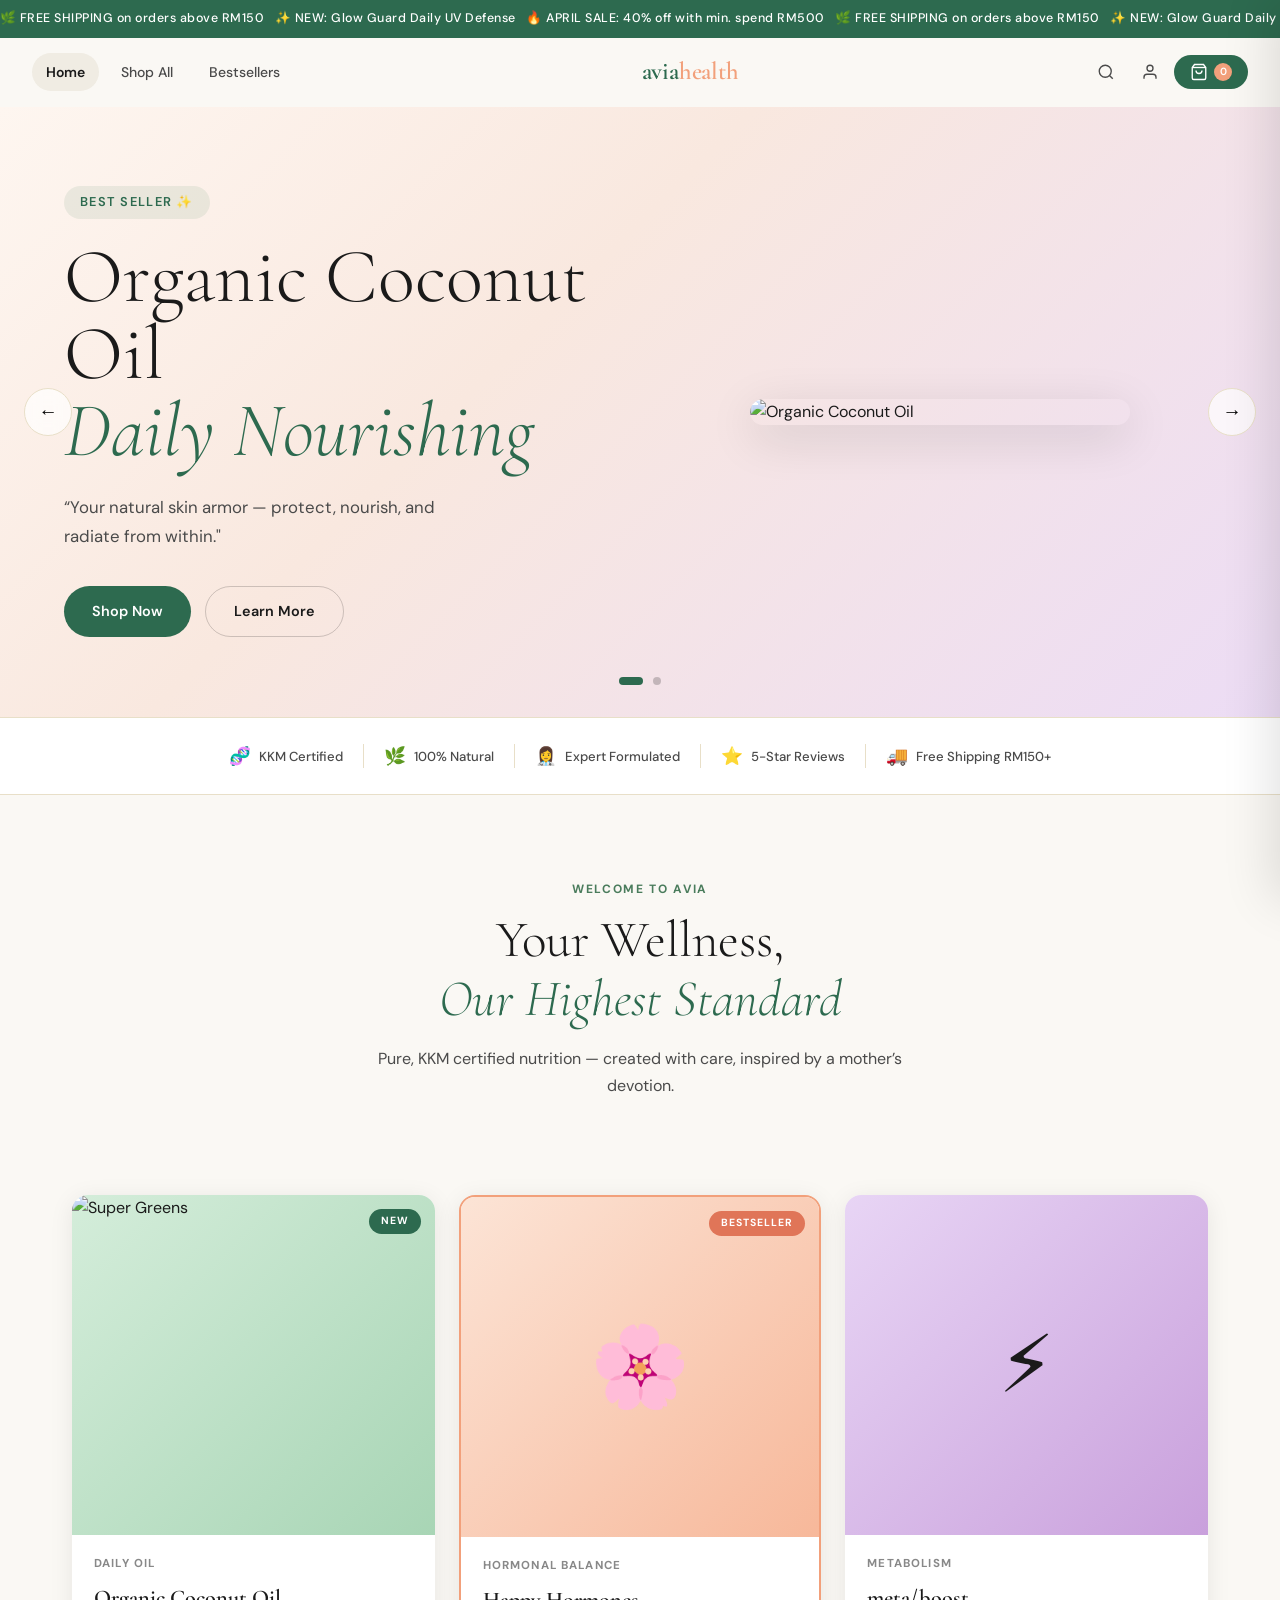
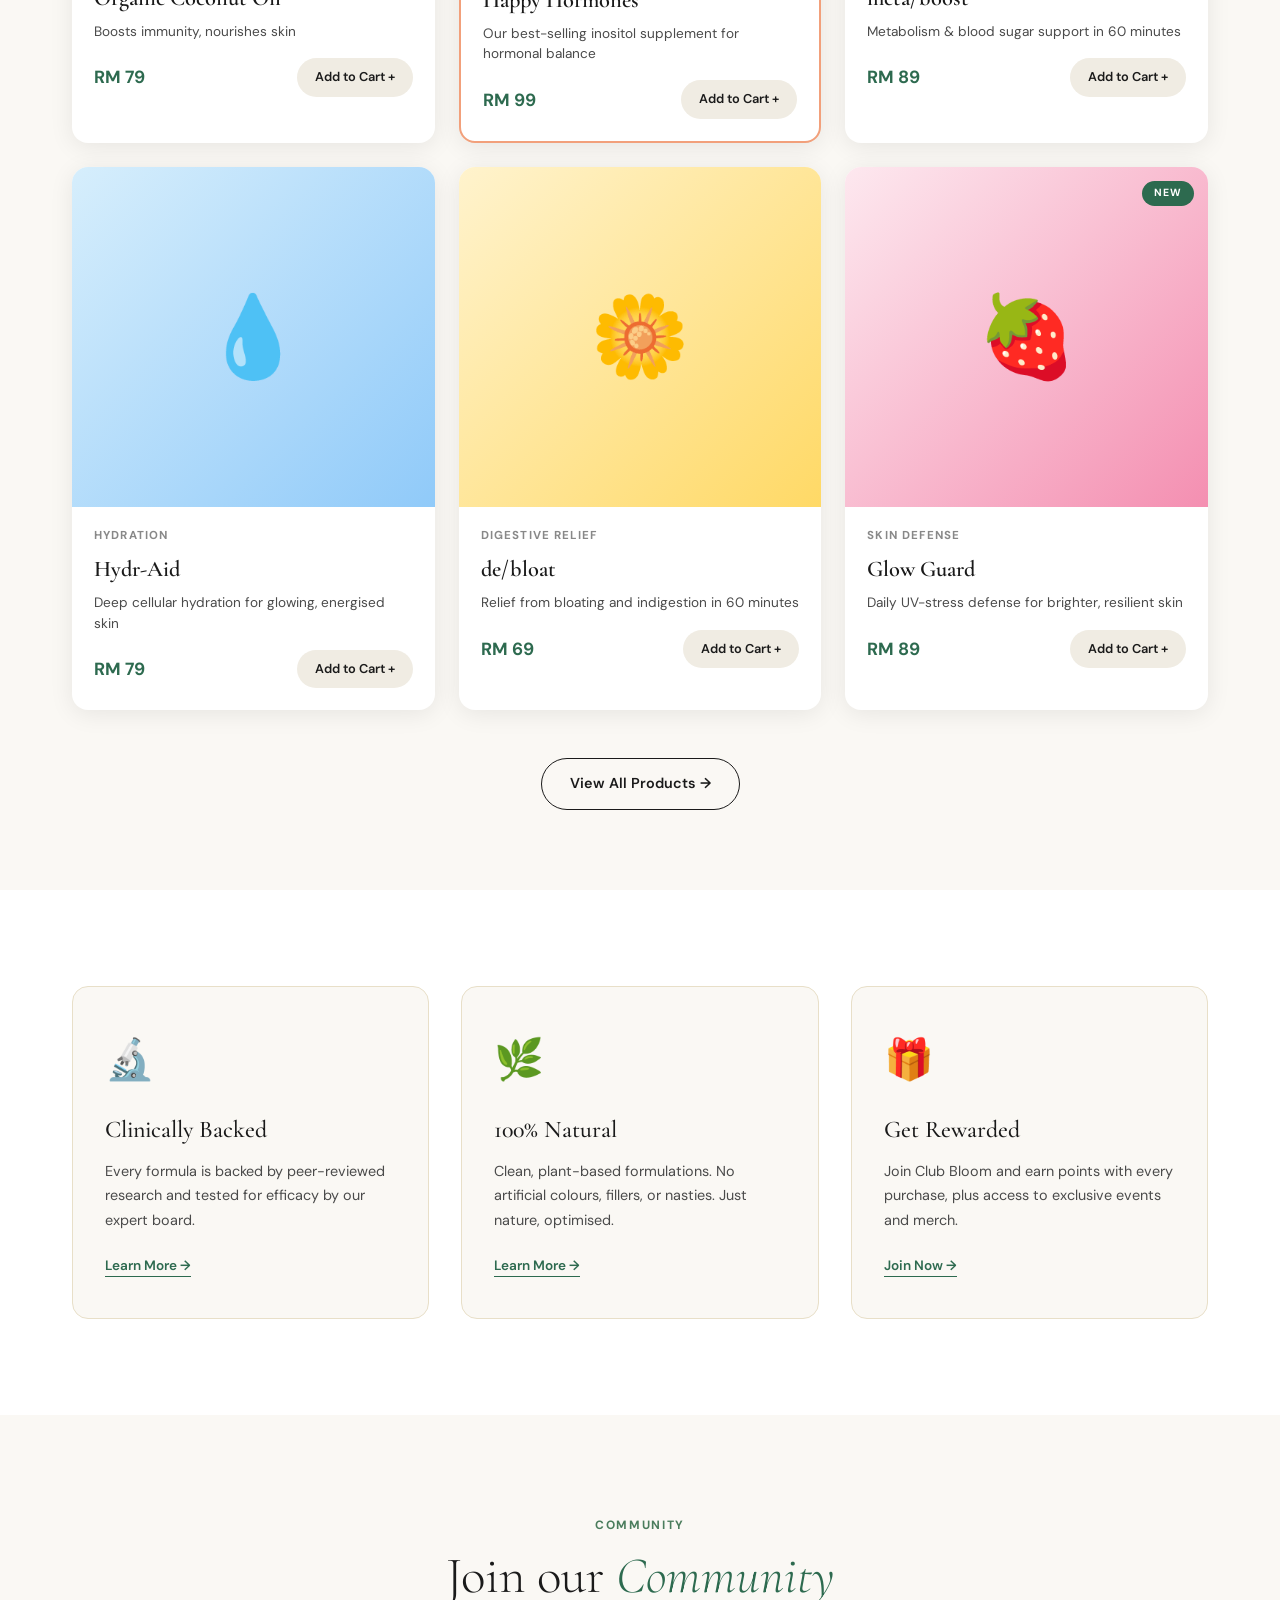
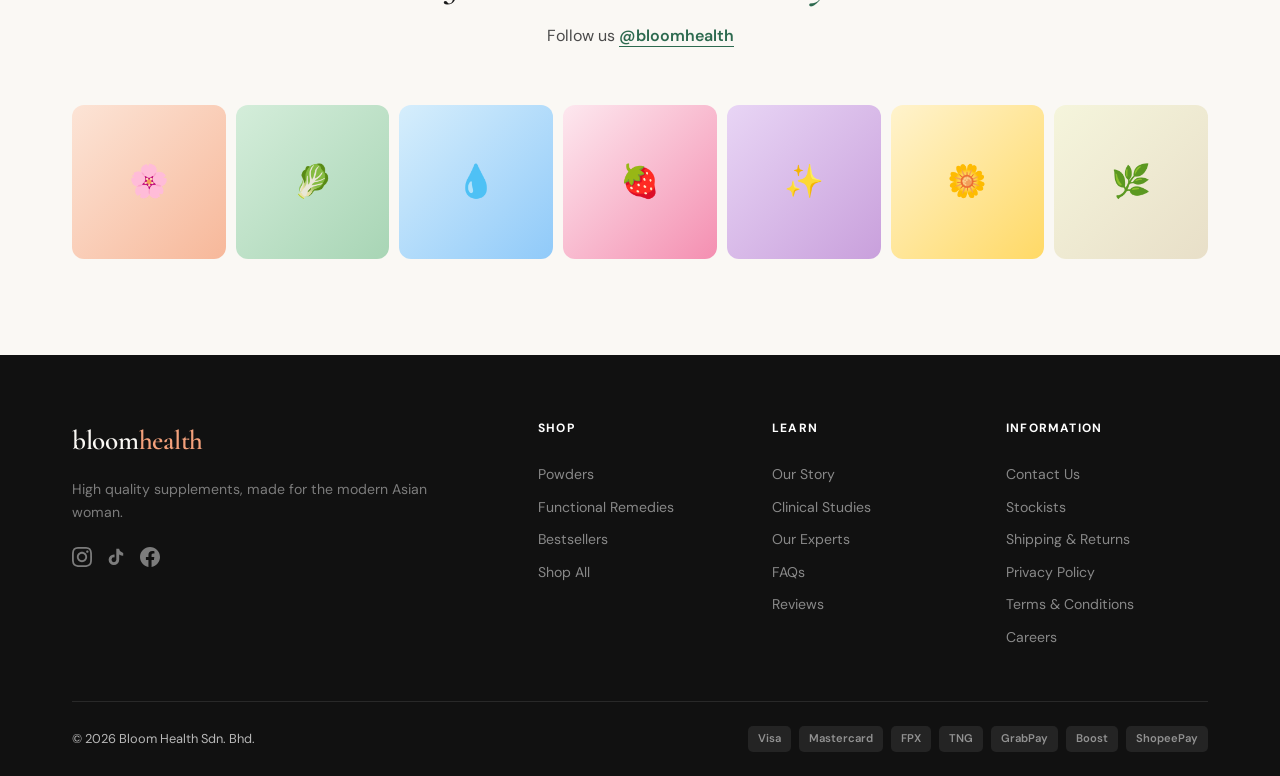
==== index3.html @ 036ba6ff "Add files via upload" ====
<!DOCTYPE html>
<html lang="en">
<head>
  <meta charset="UTF-8" />
  <meta name="viewport" content="width=device-width, initial-scale=1.0" />
  <title>AVIA — Supplements Made for You</title>
  <link rel="preconnect" href="https://fonts.googleapis.com">
  <link rel="preconnect" href="https://fonts.gstatic.com" crossorigin>
  <link href="https://fonts.googleapis.com/css2?family=Cormorant+Garamond:ital,wght@0,300;0,400;0,500;0,600;1,300;1,400&family=DM+Sans:ital,opsz,wght@0,9..40,300;0,9..40,400;0,9..40,500;1,9..40,300&display=swap" rel="stylesheet">
  <link rel="stylesheet" href="styles3.css" />
</head>
<body>

  <!-- Announcement Bar -->
  <div class="announcement-bar">
    <div class="announcement-track">
      <span>🌿 FREE SHIPPING on orders above RM150 &nbsp;&nbsp;✨ NEW: Glow Guard Daily UV Defense &nbsp;&nbsp;🔥 APRIL SALE: 40% off with min. spend RM500 &nbsp;&nbsp;🌿 FREE SHIPPING on orders above RM150 &nbsp;&nbsp;✨ NEW: Glow Guard Daily UV Defense &nbsp;&nbsp;🔥 APRIL SALE: 40% off with min. spend RM500</span>
    </div>
  </div>

  <!-- Header / Nav -->
  <header class="header" id="header">
    <div class="header-inner">
      <div class="header-left">
        <nav class="main-nav">
          <a href="index3.html" class="nav-item active-nav">Home</a>
          <a href="products3.html" class="nav-item">Shop All</a>
          <a href="#" class="nav-item">Bestsellers</a>
        </nav>
      </div>

      <a href="index3.html" class="logo">avia<span>health</span></a>

      <div class="header-right">
        <a href="#" class="nav-icon" aria-label="Search">
          <svg width="18" height="18" fill="none" stroke="currentColor" stroke-width="1.8" viewBox="0 0 24 24"><circle cx="11" cy="11" r="8"/><path d="m21 21-4.35-4.35"/></svg>
        </a>
        <a href="#" class="nav-icon" aria-label="Account">
          <svg width="18" height="18" fill="none" stroke="currentColor" stroke-width="1.8" viewBox="0 0 24 24"><path d="M20 21v-2a4 4 0 0 0-4-4H8a4 4 0 0 0-4 4v2"/><circle cx="12" cy="7" r="4"/></svg>
        </a>
        <a href="#" class="cart-btn" aria-label="Cart">
          <svg width="18" height="18" fill="none" stroke="currentColor" stroke-width="1.8" viewBox="0 0 24 24"><path d="M6 2 3 6v14a2 2 0 0 0 2 2h14a2 2 0 0 0 2-2V6l-3-4z"/><line x1="3" y1="6" x2="21" y2="6"/><path d="M16 10a4 4 0 0 1-8 0"/></svg>
          <span class="cart-count">0</span>
        </a>
        <button class="burger" id="burger" aria-label="Menu">
          <span></span><span></span><span></span>
        </button>
      </div>
    </div>
  </header>

  <!-- Mobile Menu -->
<div class="mobile-menu" id="mobileMenu">
  <div class="mobile-menu-inner">
    <div class="mobile-section">
      <a href="products.html">Shop All</a>
      <a href="#">Bestsellers</a>
    </div>
  </div>
</div>

  <main id="main">

    <!-- Hero Slider -->
    <section class="hero-section">
      <div class="hero-slides">

        <!-- Slide 1 -->
        <div class="hero-slide active" id="slide1">
          <div class="hero-bg slide1-bg"></div>
          <div class="hero-content">
            <div class="hero-text">
              <span class="hero-eyebrow">Best Seller ✨</span>
              <h1 class="hero-title">Organic Coconut Oil<br><em>Daily Nourishing</em></h1>
              <p class="hero-desc">“Your natural skin armor — protect, nourish, and radiate from within."</p>
              <div class="hero-cta-group">
                <a href="product-detail3.html?id=coconut-oil" class="btn btn-primary">Shop Now</a>
                <a href="#" class="btn btn-ghost">Learn More</a>
              </div>
            </div>
            <div class="hero-visual">
  <div class="product-card-hero glow">
    <img src="image/Coconut Oil.png" alt="Organic Coconut Oil" class="hero-product-img" />
    <div class="product-glow-ring"></div>
  </div>
</div>
          </div>
        </div>

        <!-- Slide 2 -->
        <div class="hero-slide" id="slide2">
          <div class="hero-bg slide2-bg"></div>
          <div class="hero-content">
            <div class="hero-text">
              <span class="hero-eyebrow">Introduction Sale 🔥</span>
              <h1 class="hero-title">20% Off<br><em>Sitewide</em></h1>
              <p class="hero-desc">Hot days, longer plans. Stock up on your wellness essentials with min. spend RM300.</p>
              <div class="hero-cta-group">
                <a href="#" class="btn btn-primary">Shop the Sale</a>
                <a href="#" class="btn btn-ghost">T&Cs Apply</a>
              </div>
            </div>
            <div class="hero-visual">
              <div class="product-card-hero sale">
                <div class="sale-badge">40% OFF</div>
                <div class="sale-icons">🌿💊✨</div>
                <p class="product-name">All Products</p>
                <p class="product-sub">Min. Spend RM500</p>
              </div>
            </div>
          </div>
        </div>

      </div>

      <!-- Slide indicators -->
      <div class="hero-dots">
        <button class="dot active" data-slide="0" aria-label="Go to slide 1"></button>
        <button class="dot" data-slide="1" aria-label="Go to slide 2"></button>
      </div>
      <button class="hero-arrow prev" id="prevSlide" aria-label="Previous slide">&#8592;</button>
      <button class="hero-arrow next" id="nextSlide" aria-label="Next slide">&#8594;</button>
    </section>

    <!-- Trust Bar -->
    <section class="trust-bar">
      <div class="trust-items">
        <div class="trust-item">
          <span class="trust-icon">🧬</span>
          <span>KKM Certified</span>
        </div>
        <div class="trust-divider"></div>
        <div class="trust-item">
          <span class="trust-icon">🌿</span>
          <span>100% Natural</span>
        </div>
        <div class="trust-divider"></div>
        <div class="trust-item">
          <span class="trust-icon">👩‍⚕️</span>
          <span>Expert Formulated</span>
        </div>
        <div class="trust-divider"></div>
        <div class="trust-item">
          <span class="trust-icon">⭐</span>
          <span>5-Star Reviews</span>
        </div>
        <div class="trust-divider"></div>
        <div class="trust-item">
          <span class="trust-icon">🚚</span>
          <span>Free Shipping RM150+</span>
        </div>
      </div>
    </section>

    <!-- Welcome Section -->
    <section class="welcome-section">
      <div class="container">
        <div class="section-header">
          <p class="section-eyebrow">Welcome to Avia</p>
          <h2 class="section-title">Your Wellness,<br><em>Our Highest Standard</em></h2>
          <p class="section-desc">Pure, KKM certified nutrition — created with care, inspired by a mother’s devotion.</p>
        </div>
      </div>
    </section>

    <!-- Products Grid -->
    <section class="products-section">
      <div class="container">
        <div class="products-grid">

          <div class="product-card" data-aos>
            <div class="product-card-coconut" style="background: linear-gradient(135deg, #d4edda, #a8d5b5);">
              <!--<div class="product-card-emoji">🥬</div>-->
              <img src="image/Coconut Oil.png" alt="Super Greens" />
              <div class="product-badge new">NEW</div>
            </div>
            <div class="product-card-body">
              <p class="product-card-cat">Daily Oil</p>
              <h3 class="product-card-name"><a href="product-detail3.html?id=coconut-oil">Organic Coconut Oil</a></h3>
              <p class="product-card-tagline">Boosts immunity, nourishes skin</p>
              <div class="product-card-footer">
                <span class="product-card-price">RM 79</span>
                <a href="#" class="btn-add">Add to Cart +</a>
              </div>
            </div>
          </div>

          <div class="product-card featured" data-aos>
            <div class="product-card-img" style="background: linear-gradient(135deg, #fce4d6, #f7b89a);">
              <div class="product-card-emoji">🌸</div>
              <div class="product-badge bestseller">Bestseller</div>
            </div>
            <div class="product-card-body">
              <p class="product-card-cat">Hormonal Balance</p>
              <h3 class="product-card-name">Happy Hormones</h3>
              <p class="product-card-tagline">Our best-selling inositol supplement for hormonal balance</p>
              <div class="product-card-footer">
                <span class="product-card-price">RM 99</span>
                <a href="#" class="btn-add">Add to Cart +</a>
              </div>
            </div>
          </div>

          <div class="product-card" data-aos>
            <div class="product-card-img" style="background: linear-gradient(135deg, #e8d5f5, #c9a0dc);">
              <div class="product-card-emoji">⚡</div>
            </div>
            <div class="product-card-body">
              <p class="product-card-cat">Metabolism</p>
              <h3 class="product-card-name">meta/boost</h3>
              <p class="product-card-tagline">Metabolism & blood sugar support in 60 minutes</p>
              <div class="product-card-footer">
                <span class="product-card-price">RM 89</span>
                <a href="#" class="btn-add">Add to Cart +</a>
              </div>
            </div>
          </div>

          <div class="product-card" data-aos>
            <div class="product-card-img" style="background: linear-gradient(135deg, #d6eefc, #90caf9);">
              <div class="product-card-emoji">💧</div>
            </div>
            <div class="product-card-body">
              <p class="product-card-cat">Hydration</p>
              <h3 class="product-card-name">Hydr-Aid</h3>
              <p class="product-card-tagline">Deep cellular hydration for glowing, energised skin</p>
              <div class="product-card-footer">
                <span class="product-card-price">RM 79</span>
                <a href="#" class="btn-add">Add to Cart +</a>
              </div>
            </div>
          </div>

          <div class="product-card" data-aos>
            <div class="product-card-img" style="background: linear-gradient(135deg, #fff3cd, #ffd966);">
              <div class="product-card-emoji">🌼</div>
            </div>
            <div class="product-card-body">
              <p class="product-card-cat">Digestive Relief</p>
              <h3 class="product-card-name">de/bloat</h3>
              <p class="product-card-tagline">Relief from bloating and indigestion in 60 minutes</p>
              <div class="product-card-footer">
                <span class="product-card-price">RM 69</span>
                <a href="#" class="btn-add">Add to Cart +</a>
              </div>
            </div>
          </div>

          <div class="product-card" data-aos>
            <div class="product-card-img" style="background: linear-gradient(135deg, #fde8ef, #f48fb1);">
              <div class="product-card-emoji">🍓</div>
              <div class="product-badge new">NEW</div>
            </div>
            <div class="product-card-body">
              <p class="product-card-cat">Skin Defense</p>
              <h3 class="product-card-name">Glow Guard</h3>
              <p class="product-card-tagline">Daily UV-stress defense for brighter, resilient skin</p>
              <div class="product-card-footer">
                <span class="product-card-price">RM 89</span>
                <a href="#" class="btn-add">Add to Cart +</a>
              </div>
            </div>
          </div>

        </div>
        <div class="products-cta">
          <a href="#" class="btn btn-outline-dark">View All Products →</a>
        </div>
      </div>
    </section>

    <!-- Trust Standards -->
    <section class="standards-section">
      <div class="container">
        <div class="standards-grid">
          <div class="standard-card">
            <div class="standard-icon">🔬</div>
            <h3>Clinically Backed</h3>
            <p>Every formula is backed by peer-reviewed research and tested for efficacy by our expert board.</p>
            <a href="#" class="standard-link">Learn More →</a>
          </div>
          <div class="standard-card">
            <div class="standard-icon">🌿</div>
            <h3>100% Natural</h3>
            <p>Clean, plant-based formulations. No artificial colours, fillers, or nasties. Just nature, optimised.</p>
            <a href="#" class="standard-link">Learn More →</a>
          </div>
          <div class="standard-card">
            <div class="standard-icon">🎁</div>
            <h3>Get Rewarded</h3>
            <p>Join Club Bloom and earn points with every purchase, plus access to exclusive events and merch.</p>
            <a href="#" class="standard-link">Join Now →</a>
          </div>
        </div>
      </div>
    </section>

    <!-- Instagram Section -->
    <section class="instagram-section">
      <div class="container">
        <div class="section-header">
          <p class="section-eyebrow">Community</p>
          <h2 class="section-title">Join our <em>Community</em></h2>
          <p class="section-desc">Follow us <a href="#" class="ig-handle">@bloomhealth</a></p>
        </div>
        <div class="ig-grid">
          <div class="ig-item" style="background: linear-gradient(135deg,#fce4d6,#f7b89a)"><span>🌸</span></div>
          <div class="ig-item" style="background: linear-gradient(135deg,#d4edda,#a8d5b5)"><span>🥬</span></div>
          <div class="ig-item" style="background: linear-gradient(135deg,#d6eefc,#90caf9)"><span>💧</span></div>
          <div class="ig-item" style="background: linear-gradient(135deg,#fde8ef,#f48fb1)"><span>🍓</span></div>
          <div class="ig-item" style="background: linear-gradient(135deg,#e8d5f5,#c9a0dc)"><span>✨</span></div>
          <div class="ig-item" style="background: linear-gradient(135deg,#fff3cd,#ffd966)"><span>🌼</span></div>
          <div class="ig-item" style="background: linear-gradient(135deg,#f5f5dc,#e8dfc8)"><span>🌿</span></div>
        </div>
      </div>
    </section>
  </main>

  <!-- Footer -->
  <footer class="footer">
    <div class="container">
      <div class="footer-top">
        <div class="footer-brand">
          <a href="#" class="logo footer-logo">bloom<span>health</span></a>
          <p class="footer-tagline">High quality supplements, made for the modern Asian woman.</p>
          <div class="footer-social">
            <a href="#" aria-label="Instagram">
              <svg width="20" height="20" fill="currentColor" viewBox="0 0 24 24"><path d="M12 2.163c3.204 0 3.584.012 4.85.07 3.252.148 4.771 1.691 4.919 4.919.058 1.265.069 1.645.069 4.849 0 3.205-.012 3.584-.069 4.849-.149 3.225-1.664 4.771-4.919 4.919-1.266.058-1.644.07-4.85.07-3.204 0-3.584-.012-4.849-.07-3.26-.149-4.771-1.699-4.919-4.92-.058-1.265-.07-1.644-.07-4.849 0-3.204.013-3.583.07-4.849.149-3.227 1.664-4.771 4.919-4.919 1.266-.057 1.645-.069 4.849-.069zm0-2.163c-3.259 0-3.667.014-4.947.072-4.358.2-6.78 2.618-6.98 6.98-.059 1.281-.073 1.689-.073 4.948 0 3.259.014 3.668.072 4.948.2 4.358 2.618 6.78 6.98 6.98 1.281.058 1.689.072 4.948.072 3.259 0 3.668-.014 4.948-.072 4.354-.2 6.782-2.618 6.979-6.98.059-1.28.073-1.689.073-4.948 0-3.259-.014-3.667-.072-4.947-.196-4.354-2.617-6.78-6.979-6.98-1.281-.059-1.69-.073-4.949-.073zm0 5.838c-3.403 0-6.162 2.759-6.162 6.162s2.759 6.163 6.162 6.163 6.162-2.759 6.162-6.163c0-3.403-2.759-6.162-6.162-6.162zm0 10.162c-2.209 0-4-1.79-4-4 0-2.209 1.791-4 4-4s4 1.791 4 4c0 2.21-1.791 4-4 4zm6.406-11.845c-.796 0-1.441.645-1.441 1.44s.645 1.44 1.441 1.44c.795 0 1.439-.645 1.439-1.44s-.644-1.44-1.439-1.44z"/></svg>
            </a>
            <a href="#" aria-label="TikTok">
              <svg width="20" height="20" fill="currentColor" viewBox="0 0 24 24"><path d="M19.59 6.69a4.83 4.83 0 01-3.77-4.25V2h-3.45v13.67a2.89 2.89 0 01-2.88 2.5 2.89 2.89 0 01-2.89-2.89 2.89 2.89 0 012.89-2.89c.28 0 .54.04.79.1V9.01a6.33 6.33 0 00-.79-.05 6.34 6.34 0 00-6.34 6.34 6.34 6.34 0 006.34 6.34 6.34 6.34 0 006.33-6.34V9.02a8.27 8.27 0 004.84 1.55V7.13a4.85 4.85 0 01-1.07-.44z"/></svg>
            </a>
            <a href="#" aria-label="Facebook">
              <svg width="20" height="20" fill="currentColor" viewBox="0 0 24 24"><path d="M24 12.073c0-6.627-5.373-12-12-12s-12 5.373-12 12c0 5.99 4.388 10.954 10.125 11.854v-8.385H7.078v-3.47h3.047V9.43c0-3.007 1.792-4.669 4.533-4.669 1.312 0 2.686.235 2.686.235v2.953H15.83c-1.491 0-1.956.925-1.956 1.874v2.25h3.328l-.532 3.47h-2.796v8.385C19.612 23.027 24 18.062 24 12.073z"/></svg>
            </a>
          </div>
        </div>
        <div class="footer-links">
          <div class="footer-col">
            <h4>Shop</h4>
            <a href="#">Powders</a>
            <a href="#">Functional Remedies</a>
            <a href="#">Bestsellers</a>
            <a href="#">Shop All</a>
          </div>
          <div class="footer-col">
            <h4>Learn</h4>
            <a href="#">Our Story</a>
            <a href="#">Clinical Studies</a>
            <a href="#">Our Experts</a>
            <a href="#">FAQs</a>
            <a href="#">Reviews</a>
          </div>
          <div class="footer-col">
            <h4>Information</h4>
            <a href="#">Contact Us</a>
            <a href="#">Stockists</a>
            <a href="#">Shipping & Returns</a>
            <a href="#">Privacy Policy</a>
            <a href="#">Terms & Conditions</a>
            <a href="#">Careers</a>
          </div>
        </div>
      </div>
      <div class="footer-bottom">
        <p>&copy; 2026 Bloom Health Sdn. Bhd.</p>
        <div class="payment-icons">
          <span class="payment-badge">Visa</span>
          <span class="payment-badge">Mastercard</span>
          <span class="payment-badge">FPX</span>
          <span class="payment-badge">TNG</span>
          <span class="payment-badge">GrabPay</span>
          <span class="payment-badge">Boost</span>
          <span class="payment-badge">ShopeePay</span>
        </div>
      </div>
    </div>
  </footer>

    <!-- Cart Sidebar -->
<div class="cart-overlay" id="cartOverlay"></div>
<div class="cart-sidebar" id="cartSidebar">
  <div class="cart-header">
    <h3 class="cart-title">Your Cart</h3>
    <button class="cart-close" id="cartClose" aria-label="Close cart">
      <svg width="20" height="20" fill="none" stroke="currentColor" stroke-width="2" viewBox="0 0 24 24"><path d="M18 6 6 18M6 6l12 12"/></svg>
    </button>
  </div>

  <div class="cart-body" id="cartBody">
    <div class="cart-empty" id="cartEmpty">
      <span class="cart-empty-icon">🛍️</span>
      <p>Your cart is empty</p>
      <span>Add something wonderful!</span>
    </div>
    <div class="cart-items" id="cartItems"></div>
  </div>

  <div class="cart-footer" id="cartFooter" style="display:none;">
    <div class="cart-summary">
      <div class="cart-summary-row">
        <span>Subtotal</span>
        <span id="cartSubtotal">RM 0</span>
      </div>
      <div class="cart-summary-row">
        <span>Shipping</span>
        <span id="cartShipping">FREE</span>
      </div>
      <div class="cart-summary-divider"></div>
      <div class="cart-summary-row total">
        <span>Total</span>
        <span id="cartTotal">RM 0</span>
      </div>
    </div>
    <div class="cart-actions">
      <button class="btn btn-ghost cart-continue" id="cartContinue">← Continue Shopping</button>
      <a href="#" class="btn btn-primary cart-checkout">Checkout →</a>
    </div>
  </div>
</div>

<!-- Search Overlay -->
<div class="search-overlay" id="searchOverlay">
  <div class="search-container">
    <div class="search-bar-wrap">
      <svg class="search-icon-input" width="20" height="20" fill="none" stroke="currentColor" stroke-width="1.8" viewBox="0 0 24 24"><circle cx="11" cy="11" r="8"/><path d="m21 21-4.35-4.35"/></svg>
      <input type="text" id="searchInput" class="search-input" placeholder="Search products..." autocomplete="off" />
      <button class="search-clear" id="searchClear" aria-label="Clear search">
        <svg width="18" height="18" fill="none" stroke="currentColor" stroke-width="2" viewBox="0 0 24 24"><path d="M18 6 6 18M6 6l12 12"/></svg>
      </button>
    </div>
    <div class="search-results" id="searchResults"></div>
  </div>
  <div class="search-backdrop" id="searchBackdrop"></div>
</div>

  <script>
  // ── Sticky header ──
  const header = document.getElementById('header');
  window.addEventListener('scroll', () => {
    header.classList.toggle('scrolled', window.scrollY > 60);
  });

  // ── Burger / mobile menu ──
  const burger = document.getElementById('burger');
  const mobileMenu = document.getElementById('mobileMenu');
  burger.addEventListener('click', () => {
    burger.classList.toggle('open');
    mobileMenu.classList.toggle('open');
  });

  // ── Hero slider (index only) ──
  if (document.querySelector('.hero-slide')) {
    let currentSlide = 0;
    const slides = document.querySelectorAll('.hero-slide');
    const dots = document.querySelectorAll('.dot');
    function goToSlide(n) {
      slides[currentSlide].classList.remove('active');
      dots[currentSlide].classList.remove('active');
      currentSlide = (n + slides.length) % slides.length;
      slides[currentSlide].classList.add('active');
      dots[currentSlide].classList.add('active');
    }
    document.getElementById('nextSlide').addEventListener('click', () => goToSlide(currentSlide + 1));
    document.getElementById('prevSlide').addEventListener('click', () => goToSlide(currentSlide - 1));
    dots.forEach((dot, i) => dot.addEventListener('click', () => goToSlide(i)));
    setInterval(() => goToSlide(currentSlide + 1), 5000);
  }

  // ── AOS scroll animations ──
  const aoEls = document.querySelectorAll('[data-aos]');
  const observer = new IntersectionObserver((entries) => {
    entries.forEach(e => { if (e.isIntersecting) e.target.classList.add('visible'); });
  }, { threshold: 0.1 });
  aoEls.forEach(el => observer.observe(el));

  // ── CART ──
  let cart = JSON.parse(localStorage.getItem('aviaCart') || '[]');

  const cartSidebar  = document.getElementById('cartSidebar');
  const cartOverlay  = document.getElementById('cartOverlay');
  const cartClose    = document.getElementById('cartClose');
  const cartContinue = document.getElementById('cartContinue');
  const cartEmpty    = document.getElementById('cartEmpty');
  const cartItemsEl  = document.getElementById('cartItems');
  const cartFooter   = document.getElementById('cartFooter');
  const cartCountEl  = document.querySelector('.cart-count');

  function openCart() {
    cartSidebar.classList.add('open');
    cartOverlay.classList.add('open');
    document.body.style.overflow = 'hidden';
  }

  function closeCart() {
    cartSidebar.classList.remove('open');
    cartOverlay.classList.remove('open');
    document.body.style.overflow = '';
  }

  cartClose.addEventListener('click', closeCart);
  cartOverlay.addEventListener('click', closeCart);
  cartContinue.addEventListener('click', closeCart);

  // Open cart when clicking the cart button in header
  document.querySelector('.cart-btn').addEventListener('click', (e) => {
    e.preventDefault();
    openCart();
  });

  function saveCart() {
    localStorage.setItem('aviaCart', JSON.stringify(cart));
  }

  function updateCartCount() {
    const total = cart.reduce((sum, item) => sum + item.qty, 0);
    cartCountEl.textContent = total;
    cartCountEl.style.display = total > 0 ? 'flex' : 'flex';
  }

  function renderCart() {
    const isEmpty = cart.length === 0;
    cartEmpty.style.display = isEmpty ? 'flex' : 'none';
    cartItemsEl.style.display = isEmpty ? 'none' : 'block';
    cartFooter.style.display = isEmpty ? 'none' : 'block';

    if (!isEmpty) {
      cartItemsEl.innerHTML = cart.map((item, i) => `
        <div class="cart-item">
          <div class="cart-item-img" style="background:${item.bg}">
            <span>${item.emoji}</span>
          </div>
          <div class="cart-item-info">
            <p class="cart-item-name">${item.name}</p>
            <p class="cart-item-cat">${item.cat}</p>
            <div class="cart-item-controls">
              <button class="qty-btn" onclick="changeQty(${i}, -1)">−</button>
              <span class="qty-num">${item.qty}</span>
              <button class="qty-btn" onclick="changeQty(${i}, 1)">+</button>
              <button class="remove-btn" onclick="removeItem(${i})">Remove</button>
            </div>
          </div>
          <p class="cart-item-price">RM ${item.price * item.qty}</p>
        </div>
      `).join('');

      const subtotal = cart.reduce((sum, item) => sum + item.price * item.qty, 0);
      const shipping = subtotal >= 150 ? 'FREE' : 'RM 10';
      const total = subtotal >= 150 ? subtotal : subtotal + 10;

      document.getElementById('cartSubtotal').textContent = `RM ${subtotal}`;
      document.getElementById('cartShipping').textContent = shipping;
      document.getElementById('cartTotal').textContent = `RM ${total}`;
    }

    updateCartCount();
    saveCart();
  }

  function changeQty(index, delta) {
    cart[index].qty += delta;
    if (cart[index].qty <= 0) cart.splice(index, 1);
    renderCart();
  }

  function removeItem(index) {
    cart.splice(index, 1);
    renderCart();
  }

  function addToCart(name, cat, price, emoji, bg) {
    const existing = cart.find(item => item.name === name);
    if (existing) {
      existing.qty++;
    } else {
      cart.push({ name, cat, price, emoji, bg, qty: 1 });
    }
    renderCart();
    openCart();
  }

  // Wire up all Add to Cart buttons
  document.querySelectorAll('.btn-add').forEach(btn => {
    btn.addEventListener('click', (e) => {
      e.preventDefault();
      const card = btn.closest('.product-card');
      const name  = card.querySelector('.product-card-name').textContent;
      const cat   = card.querySelector('.product-card-cat').textContent;
      const price = parseInt(card.querySelector('.product-card-price').textContent.replace('RM ', ''));
      const emojiEl = card.querySelector('.product-card-emoji');
      const emoji = emojiEl ? emojiEl.textContent : '🌿';
      const imgEl = card.querySelector('.product-card-img, .product-card-coconut');
      const bg = imgEl ? imgEl.style.background : 'linear-gradient(135deg, #d4edda, #a8d5b5)';

      // Button feedback
      btn.textContent = '✓ Added!';
      btn.style.background = 'var(--sage-dark)';
      btn.style.color = 'white';
      setTimeout(() => {
        btn.textContent = 'Add to Cart +';
        btn.style.background = '';
        btn.style.color = '';
      }, 1500);

      addToCart(name, cat, price, emoji, bg);
    });
  });

  // Init
  renderCart();

  // ── SEARCH ──
const allProducts = [
  { name: 'Organic Coconut Oil', cat: 'Daily Oil', price: 79, emoji: '🥥', bg: 'linear-gradient(135deg, #d4edda, #a8d5b5)', badge: 'NEW' },
  { name: 'Happy Hormones',      cat: 'Hormonal Balance', price: 99, emoji: '🌸', bg: 'linear-gradient(135deg, #fce4d6, #f7b89a)', badge: 'Bestseller' },
  { name: 'meta/boost',          cat: 'Metabolism', price: 89, emoji: '⚡', bg: 'linear-gradient(135deg, #e8d5f5, #c9a0dc)', badge: '' },
  { name: 'Hydr-Aid',            cat: 'Hydration', price: 79, emoji: '💧', bg: 'linear-gradient(135deg, #d6eefc, #90caf9)', badge: '' },
  { name: 'de/bloat',            cat: 'Digestive Relief', price: 69, emoji: '🌼', bg: 'linear-gradient(135deg, #fff3cd, #ffd966)', badge: '' },
  { name: 'Glow Guard',          cat: 'Skin Defense', price: 89, emoji: '🍓', bg: 'linear-gradient(135deg, #fde8ef, #f48fb1)', badge: 'NEW' },
  { name: 'Moon Cycle',          cat: 'Hormonal Balance', price: 85, emoji: '🌙', bg: 'linear-gradient(135deg, #fce8f5, #e8a0d5)', badge: '' },
  { name: 'Vitamin C Glow',      cat: 'Skin Defense', price: 95, emoji: '☀️', bg: 'linear-gradient(135deg, #fff0e0, #ffd0a0)', badge: '' },
  { name: 'Gut Reset',           cat: 'Digestive Relief', price: 75, emoji: '🌱', bg: 'linear-gradient(135deg, #e0f5e8, #a0d5b0)', badge: '' },
  { name: 'Electro Boost',       cat: 'Hydration', price: 69, emoji: '🧊', bg: 'linear-gradient(135deg, #e8f4ff, #b0d8f8)', badge: '' },
  { name: 'Thermo Burn',         cat: 'Metabolism', price: 92, emoji: '🔥', bg: 'linear-gradient(135deg, #f0e8ff, #c8a8f0)', badge: '' },
  { name: 'Black Seed Oil',      cat: 'Daily Oil', price: 88, emoji: '🫚', bg: 'linear-gradient(135deg, #fffbe0, #f5e090)', badge: 'NEW' },
];

const searchOverlay  = document.getElementById('searchOverlay');
const searchBackdrop = document.getElementById('searchBackdrop');
const searchInput    = document.getElementById('searchInput');
const searchClear    = document.getElementById('searchClear');
const searchResults  = document.getElementById('searchResults');

function openSearch() {
  searchOverlay.classList.add('open');
  document.body.style.overflow = 'hidden';
  setTimeout(() => searchInput.focus(), 100);
}

function closeSearch() {
  searchOverlay.classList.remove('open');
  document.body.style.overflow = '';
  searchInput.value = '';
  searchResults.innerHTML = '';
}

document.querySelector('.nav-icon[aria-label="Search"]').addEventListener('click', (e) => {
  e.preventDefault();
  openSearch();
});

searchBackdrop.addEventListener('click', closeSearch);
searchClear.addEventListener('click', closeSearch);

document.addEventListener('keydown', (e) => {
  if (e.key === 'Escape') closeSearch();
});

searchInput.addEventListener('input', () => {
  const query = searchInput.value.trim().toLowerCase();

  if (!query) {
    searchResults.innerHTML = `
      <p class="search-hint">Try searching "coconut", "skin", "hydration"...</p>
    `;
    return;
  }

  const matches = allProducts.filter(p =>
    p.name.toLowerCase().includes(query) ||
    p.cat.toLowerCase().includes(query)
  );

  if (matches.length === 0) {
    searchResults.innerHTML = `
      <div class="search-empty">
        <p class="search-empty-icon">🔍</p>
        <p>No products found for "<strong>${query}</strong>"</p>
        <a href="products3.html" class="search-view-all">Browse all products →</a>
      </div>
    `;
    return;
  }

  searchResults.innerHTML = `
    <p class="search-results-label">${matches.length} product${matches.length > 1 ? 's' : ''} found</p>
    <div class="search-results-grid">
      ${matches.map(p => `
        <div class="search-result-card" onclick="addToCartFromSearch('${p.name}', '${p.cat}', ${p.price}, '${p.emoji}', '${p.bg}')">
          <div class="search-result-img" style="background:${p.bg}">
            <span>${p.emoji}</span>
            ${p.badge ? `<span class="search-result-badge">${p.badge}</span>` : ''}
          </div>
          <div class="search-result-info">
            <p class="search-result-cat">${p.cat}</p>
            <p class="search-result-name">${p.name}</p>
            <p class="search-result-price">RM ${p.price}</p>
          </div>
          <button class="search-add-btn">Add +</button>
        </div>
      `).join('')}
    </div>
    <a href="products3.html" class="search-view-all">View all products →</a>
  `;
});

function addToCartFromSearch(name, cat, price, emoji, bg) {
  addToCart(name, cat, price, emoji, bg);
  closeSearch();
}
</script>



</body>
</html>
---- styles3.css ----
/* =========================================
   BLOOM HEALTH — styles.css
   Inspired by Moom Health
   ========================================= */

/* === TOKENS === */
:root {
  --cream: #faf8f4;
  --cream-dark: #f0ece3;
  --sand: #e8dfc8;
  --sage: #4a7c5c;
  --sage-light: #6fa882;
  --sage-dark: #2d6a4f;
  --blush: #f2a07b;
  --blush-light: #fce4d6;
  --coral: #e07558;
  --text-dark: #1a1a1a;
  --text-mid: #4a4a4a;
  --text-light: #888;
  --white: #ffffff;
  --radius: 16px;
  --radius-sm: 8px;
  --radius-pill: 100px;
  --shadow: 0 4px 24px rgba(0,0,0,0.08);
  --shadow-lg: 0 12px 48px rgba(0,0,0,0.14);
  --transition: 0.3s cubic-bezier(0.25, 0.8, 0.25, 1);
  --font-display: 'Cormorant Garamond', Georgia, serif;
  --font-body: 'DM Sans', system-ui, sans-serif;
}

/* === RESET === */
*, *::before, *::after { box-sizing: border-box; margin: 0; padding: 0; }
html { scroll-behavior: smooth; }
body {
  font-family: var(--font-body);
  background: var(--cream);
  color: var(--text-dark);
  line-height: 1.6;
  overflow-x: hidden;
}
a { text-decoration: none; color: inherit; }
img { max-width: 100%; display: block; }

/* === ANNOUNCEMENT BAR === */
.announcement-bar {
  background: var(--sage-dark);
  color: var(--white);
  font-size: 0.78rem;
  font-weight: 500;
  letter-spacing: 0.04em;
  overflow: hidden;
  padding: 9px 0;
}
.announcement-track {
  display: inline-block;
  white-space: nowrap;
  animation: marquee 28s linear infinite;
}
@keyframes marquee {
  from { transform: translateX(0); }
  to { transform: translateX(-50%); }
}

/* === HEADER === */
.header {
  position: sticky;
  top: 0;
  z-index: 100;
  background: rgba(250, 248, 244, 0.95);
  backdrop-filter: blur(12px);
  border-bottom: 1px solid transparent;
  transition: border-color 0.3s, box-shadow 0.3s;
}
.header.scrolled {
  border-color: var(--sand);
  box-shadow: 0 2px 20px rgba(0,0,0,0.06);
}
.header-inner {
  max-width: 1280px;
  margin: 0 auto;
  padding: 0 32px;
  height: 68px;
  display: flex;
  align-items: center;
  justify-content: space-between;
  gap: 24px;
}

/* Logo */
.logo {
  font-family: var(--font-display);
  font-size: 1.55rem;
  font-weight: 600;
  color: var(--sage-dark);
  letter-spacing: -0.01em;
  flex-shrink: 0;
}
.logo span { color: var(--blush); }
.footer-logo { font-size: 1.7rem; }

/* Main nav */
.main-nav {
  display: flex;
  align-items: center;
  gap: 8px;
}
.nav-item {
  font-size: 0.875rem;
  font-weight: 500;
  color: var(--text-mid);
  padding: 8px 14px;
  border-radius: var(--radius-pill);
  transition: background var(--transition), color var(--transition);
  cursor: pointer;
  position: relative;
}
.nav-item:hover { background: var(--cream-dark); color: var(--text-dark); }

/* Dropdown */
.has-dropdown { position: relative; }
.dropdown {
  position: absolute;
  top: calc(100% + 16px);
  left: -16px;
  background: var(--white);
  border: 1px solid var(--sand);
  border-radius: var(--radius);
  box-shadow: var(--shadow-lg);
  padding: 24px;
  display: none;
  gap: 32px;
  min-width: 580px;
  grid-template-columns: 1fr 1fr auto;
}
.has-dropdown:hover .dropdown { display: grid; }
.dropdown-col { display: flex; flex-direction: column; gap: 6px; }
.dropdown-label {
  font-size: 0.7rem;
  font-weight: 600;
  letter-spacing: 0.1em;
  text-transform: uppercase;
  color: var(--text-light);
  margin-bottom: 6px;
}
.dropdown-col a {
  font-size: 0.875rem;
  color: var(--text-mid);
  padding: 4px 0;
  transition: color var(--transition);
}
.dropdown-col a:hover { color: var(--sage-dark); }
.dropdown-all {
  font-weight: 600;
  color: var(--sage) !important;
  margin-top: 8px;
}
.dropdown-promo { display: flex; flex-direction: column; gap: 12px; }
.promo-card {
  padding: 16px;
  border-radius: var(--radius-sm);
  cursor: pointer;
  transition: transform var(--transition);
}
.promo-card:hover { transform: scale(1.02); }
.promo-card.green { background: #e8f5e9; }
.promo-card.coral { background: var(--blush-light); }
.promo-tag {
  display: inline-block;
  font-size: 0.65rem;
  font-weight: 700;
  letter-spacing: 0.12em;
  text-transform: uppercase;
  background: var(--sage-dark);
  color: white;
  padding: 2px 8px;
  border-radius: 4px;
  margin-bottom: 6px;
}
.promo-card.coral .promo-tag { background: var(--coral); }
.promo-card p { font-size: 0.8rem; color: var(--text-dark); font-weight: 500; }

/* Header right */
.header-right { display: flex; align-items: center; gap: 4px; }
.nav-icon {
  display: flex; align-items: center; justify-content: center;
  width: 40px; height: 40px;
  border-radius: var(--radius-pill);
  color: var(--text-mid);
  transition: background var(--transition), color var(--transition);
}
.nav-icon:hover { background: var(--cream-dark); color: var(--text-dark); }
.cart-btn {
  display: flex; align-items: center; gap: 6px;
  padding: 8px 16px;
  background: var(--sage-dark);
  color: var(--white);
  border-radius: var(--radius-pill);
  font-size: 0.8rem;
  font-weight: 600;
  transition: background var(--transition), transform var(--transition);
}
.cart-btn:hover { background: var(--sage); transform: scale(1.03); }
.cart-count {
  background: var(--blush);
  color: var(--white);
  width: 18px; height: 18px;
  border-radius: 50%;
  font-size: 0.65rem;
  display: flex; align-items: center; justify-content: center;
}
.burger {
  display: none;
  flex-direction: column;
  justify-content: center;
  gap: 5px;
  width: 40px; height: 40px;
  background: none; border: none; cursor: pointer;
  padding: 8px;
  border-radius: var(--radius-sm);
}
.burger span {
  display: block;
  width: 22px; height: 2px;
  background: var(--text-dark);
  border-radius: 2px;
  transition: transform 0.3s, opacity 0.3s;
  transform-origin: center;
}
.burger.open span:nth-child(1) { transform: translateY(7px) rotate(45deg); }
.burger.open span:nth-child(2) { opacity: 0; }
.burger.open span:nth-child(3) { transform: translateY(-7px) rotate(-45deg); }

/* Mobile menu */
.mobile-menu {
  display: none;
  position: fixed;
  top: 0; left: 0; right: 0; bottom: 0;
  background: var(--cream);
  z-index: 99;
  transform: translateX(100%);
  transition: transform 0.4s cubic-bezier(0.25, 0.8, 0.25, 1);
  padding: 100px 32px 40px;
  overflow-y: auto;
}
.mobile-menu.open { transform: translateX(0); }
.mobile-section { margin-bottom: 32px; display: flex; flex-direction: column; gap: 4px; }
.mobile-label { font-size: 0.7rem; font-weight: 700; letter-spacing: 0.12em; text-transform: uppercase; color: var(--text-light); margin-bottom: 12px; }
.mobile-section a { font-size: 1.1rem; font-weight: 400; color: var(--text-dark); padding: 10px 0; border-bottom: 1px solid var(--sand); }

/* === HERO === */
.hero-section { position: relative; overflow: hidden; height: 92vh; min-height: 560px; max-height: 610px; }
.hero-slides { width: 100%; height: 100%; }
.hero-slide {
  position: absolute; inset: 0;
  display: flex; align-items: center;
  opacity: 0; pointer-events: none;
  transition: opacity 0.7s ease;
}
.hero-slide.active { opacity: 1; pointer-events: all; }
.hero-bg {
  position: absolute; inset: 0;
  transition: opacity 0.7s;
}
.slide1-bg { background: linear-gradient(135deg, #fef6f0 0%, #f9e8df 40%, #ecdcf5 100%); }
.slide2-bg { background: linear-gradient(135deg, #e8f5e9 0%, #c8e6c9 40%, #fff8e1 100%); }

.hero-content {
  position: relative; z-index: 2;
  max-width: 1280px; margin: 0 auto; padding: 0 64px;
  width: 100%;
  display: grid;
  grid-template-columns: 1fr 1fr;
  align-items: center;
  gap: 48px;
}
.hero-eyebrow {
  display: inline-block;
  font-size: 0.8rem;
  font-weight: 600;
  letter-spacing: 0.1em;
  text-transform: uppercase;
  color: var(--sage-dark);
  background: rgba(74, 124, 92, 0.1);
  padding: 6px 16px;
  border-radius: var(--radius-pill);
  margin-bottom: 20px;
}
.hero-title {
  font-family: var(--font-display);
  font-size: clamp(3rem, 6vw, 5.5rem);
  font-weight: 300;
  line-height: 1.0;
  color: var(--text-dark);
  margin-bottom: 24px;
}
.hero-title em { color: var(--sage-dark); font-style: italic; }
.hero-desc {
  font-size: 1.05rem;
  color: var(--text-mid);
  max-width: 420px;
  margin-bottom: 36px;
  line-height: 1.7;
}
.hero-cta-group { display: flex; gap: 14px; flex-wrap: wrap; }

/* Hero product card */
.hero-visual { display: flex; justify-content: center; }
.product-card-hero {
  position: relative;
  border-radius: 24px;
  overflow: hidden;
  box-shadow: var(--shadow-lg);
  animation: floatHero 4s ease-in-out infinite;
}
.product-card-hero.glow { background: linear-gradient(135deg, #fde8ef, #e8d5f5); }
.product-card-hero.sale { background: linear-gradient(135deg, #e8f5e9, #fff8e1); }
@keyframes floatHero {
  0%, 100% { transform: translateY(0px) rotate(-1deg); }
  50% { transform: translateY(-16px) rotate(1deg); }
}
.product-icon { font-size: 4rem; }
.product-glow-ring {
  position: absolute; inset: -12px;
  border-radius: 36px;
  border: 2px solid rgba(240, 120, 140, 0.25);
  animation: pulseRing 3s ease-in-out infinite;
}
@keyframes pulseRing {
  0%, 100% { opacity: 0.3; transform: scale(1); }
  50% { opacity: 0.8; transform: scale(1.02); }
}
.product-name { font-family: var(--font-display); font-size: 1.5rem; font-weight: 600; }
.product-sub { font-size: 0.8rem; color: var(--text-mid); }
.product-price { font-weight: 700; font-size: 1.1rem; color: var(--sage-dark); }
.sale-badge {
  background: var(--coral);
  color: white;
  font-weight: 800;
  font-size: 1.8rem;
  padding: 12px 20px;
  border-radius: 12px;
  letter-spacing: -0.01em;
}
.sale-icons { font-size: 2rem; }

/* Hero controls */
.hero-dots {
  position: absolute; bottom: 32px; left: 50%;
  transform: translateX(-50%);
  display: flex; gap: 10px; z-index: 10;
}
.dot {
  width: 8px; height: 8px;
  border-radius: 50%;
  background: rgba(0,0,0,0.2);
  border: none; cursor: pointer;
  transition: background 0.3s, width 0.3s;
}
.dot.active { background: var(--sage-dark); width: 24px; border-radius: 4px; }
.hero-arrow {
  position: absolute; top: 50%; transform: translateY(-50%);
  background: rgba(255,255,255,0.7);
  border: 1px solid var(--sand);
  border-radius: 50%;
  width: 48px; height: 48px;
  font-size: 1.2rem;
  cursor: pointer;
  z-index: 10;
  backdrop-filter: blur(8px);
  transition: background var(--transition), transform var(--transition);
  display: flex; align-items: center; justify-content: center;
}
.hero-arrow:hover { background: white; transform: translateY(-50%) scale(1.08); }
.hero-arrow.prev { left: 24px; }
.hero-arrow.next { right: 24px; }

/* === BUTTONS === */
.btn {
  display: inline-flex; align-items: center; gap: 8px;
  padding: 13px 28px;
  border-radius: var(--radius-pill);
  font-size: 0.9rem;
  font-weight: 600;
  cursor: pointer;
  transition: transform var(--transition), box-shadow var(--transition), background var(--transition), color var(--transition);
  border: none;
}
.btn:hover { transform: translateY(-2px); box-shadow: 0 6px 24px rgba(0,0,0,0.12); }
.btn-primary { background: var(--sage-dark); color: white; }
.btn-primary:hover { background: var(--sage); }
.btn-ghost { background: transparent; color: var(--text-dark); border: 1.5px solid rgba(0,0,0,0.18); }
.btn-ghost:hover { background: var(--cream-dark); }
.btn-outline-dark { background: transparent; color: var(--text-dark); border: 1.5px solid var(--text-dark); }
.btn-outline-dark:hover { background: var(--text-dark); color: white; }
.btn-outline-light { background: transparent; color: white; border: 1.5px solid rgba(255,255,255,0.4); }
.btn-outline-light:hover { background: rgba(255,255,255,0.15); }
.btn-lg { padding: 16px 36px; font-size: 1rem; }

/* === TRUST BAR === */
.trust-bar {
  background: var(--white);
  border-top: 1px solid var(--sand);
  border-bottom: 1px solid var(--sand);
  padding: 18px 32px;
  overflow: hidden;
}
.trust-items {
  max-width: 1000px; margin: 0 auto;
  display: flex; align-items: center; justify-content: center;
  gap: 0; flex-wrap: wrap;
}
.trust-item {
  display: flex; align-items: center; gap: 8px;
  font-size: 0.82rem; font-weight: 500;
  color: var(--text-mid);
  padding: 6px 20px;
}
.trust-icon { font-size: 1.1rem; }
.trust-divider { width: 1px; height: 24px; background: var(--sand); }

/* === LAYOUT UTILITIES === */
.container { max-width: 1200px; margin: 0 auto; padding: 0 32px; }
.section-header { text-align: center; max-width: 580px; margin: 0 auto 56px; }
.section-header.light * { color: white; }
.section-eyebrow {
  display: inline-block;
  font-size: 0.75rem;
  font-weight: 700;
  letter-spacing: 0.14em;
  text-transform: uppercase;
  color: var(--sage);
  margin-bottom: 12px;
}
.section-title {
  font-family: var(--font-display);
  font-size: clamp(2rem, 4vw, 3.2rem);
  font-weight: 300;
  line-height: 1.15;
  color: var(--text-dark);
  margin-bottom: 16px;
}
.section-title em { font-style: italic; color: var(--sage-dark); }
.section-desc { font-size: 1rem; color: var(--text-mid); line-height: 1.7; }

/* === WELCOME === */
.welcome-section { padding: 80px 0 0; }

/* === PRODUCTS === */
.products-section { padding: 40px 0 80px; }
.products-grid {
  display: grid;
  grid-template-columns: repeat(3, 1fr);
  gap: 24px;
}
.product-card {
  background: var(--white);
  border-radius: var(--radius);
  overflow: hidden;
  box-shadow: var(--shadow);
  transition: transform var(--transition), box-shadow var(--transition);
  opacity: 0;
  transform: translateY(30px);
}
.product-card.visible { opacity: 1; transform: translateY(0); transition: opacity 0.5s ease, transform 0.5s ease, box-shadow var(--transition); }
.product-card:hover { transform: translateY(-6px) !important; box-shadow: var(--shadow-lg); }
.product-card.featured { border: 2px solid var(--blush); }
.product-card-img,
.product-card-coconut {
  position: relative;
  height: 340px;
  display: flex;
  align-items: center;
  justify-content: center;
  overflow: hidden;
}

.product-card-coconut img {
  width: 100%;
  height: 100%;
  object-fit: cover;
  object-position: center center;
  padding: 0;
}

.product-card-emoji { font-size: 5rem; }
.product-badge {
  position: absolute; top: 14px; right: 14px;
  font-size: 0.65rem; font-weight: 700;
  letter-spacing: 0.1em; text-transform: uppercase;
  padding: 4px 12px;
  border-radius: var(--radius-pill);
  color: white;
}
.product-badge.bestseller { background: var(--coral); }
.product-badge.new { background: var(--sage-dark); }
.product-card-body { padding: 20px 22px 22px; }
.product-card-cat { font-size: 0.72rem; font-weight: 700; letter-spacing: 0.1em; text-transform: uppercase; color: var(--text-light); margin-bottom: 6px; }
.product-card-name { font-family: var(--font-display); font-size: 1.4rem; font-weight: 600; margin-bottom: 6px; }
.product-card-tagline { font-size: 0.85rem; color: var(--text-mid); margin-bottom: 16px; line-height: 1.5; }
.product-card-footer { display: flex; align-items: center; justify-content: space-between; }
.product-card-price { font-size: 1.1rem; font-weight: 700; color: var(--sage-dark); }
.btn-add {
  display: inline-flex;
  padding: 9px 18px;
  background: var(--cream-dark);
  color: var(--text-dark);
  border-radius: var(--radius-pill);
  font-size: 0.8rem; font-weight: 600;
  transition: background var(--transition), color var(--transition);
}
.btn-add:hover { background: var(--sage-dark); color: white; }
.products-cta { text-align: center; margin-top: 48px; }

/* === STANDARDS === */
.standards-section { padding: 96px 0; background: var(--white); }
.standards-grid {
  display: grid;
  grid-template-columns: repeat(3, 1fr);
  gap: 32px;
}
.standard-card {
  padding: 40px 32px;
  border-radius: var(--radius);
  border: 1px solid var(--sand);
  background: var(--cream);
  transition: transform var(--transition), box-shadow var(--transition);
}
.standard-card:hover { transform: translateY(-4px); box-shadow: var(--shadow-lg); }
.standard-icon { font-size: 2.5rem; margin-bottom: 20px; }
.standard-card h3 { font-family: var(--font-display); font-size: 1.5rem; font-weight: 500; margin-bottom: 10px; }
.standard-card p { font-size: 0.9rem; color: var(--text-mid); line-height: 1.7; margin-bottom: 20px; }
.standard-link { font-size: 0.85rem; font-weight: 600; color: var(--sage-dark); border-bottom: 1px solid var(--sage-dark); padding-bottom: 2px; }

/* === INSTAGRAM === */
.instagram-section { padding: 96px 0; }
.ig-handle { color: var(--sage-dark); font-weight: 600; border-bottom: 1px solid var(--sage-dark); }
.ig-grid {
  display: grid;
  grid-template-columns: repeat(7, 1fr);
  gap: 10px;
}
.ig-item {
  aspect-ratio: 1;
  border-radius: 12px;
  display: flex; align-items: center; justify-content: center;
  font-size: 2rem;
  cursor: pointer;
  transition: transform var(--transition), box-shadow var(--transition);
  overflow: hidden;
}
.ig-item:hover { transform: scale(1.06); box-shadow: var(--shadow-lg); }

/* === FOOTER === */
.footer { background: #111; color: rgba(255,255,255,0.7); padding: 64px 0 0; }
.footer-top { display: grid; grid-template-columns: 1.2fr 2fr; gap: 64px; padding-bottom: 48px; border-bottom: 1px solid rgba(255,255,255,0.1); }
.footer-brand .logo { color: var(--cream); display: inline-block; margin-bottom: 16px; }
.footer-brand .logo span { color: var(--blush); }
.footer-tagline { font-size: 0.88rem; color: rgba(255,255,255,0.45); margin-bottom: 24px; line-height: 1.6; }
.footer-social { display: flex; gap: 14px; }
.footer-social a { color: rgba(255,255,255,0.45); transition: color var(--transition); }
.footer-social a:hover { color: white; }
.footer-links { display: grid; grid-template-columns: repeat(3, 1fr); gap: 32px; }
.footer-col h4 { font-size: 0.75rem; font-weight: 700; letter-spacing: 0.1em; text-transform: uppercase; color: white; margin-bottom: 20px; }
.footer-col { display: flex; flex-direction: column; }
.footer-col a { font-size: 0.88rem; color: rgba(255,255,255,0.5); padding: 5px 0; transition: color var(--transition); }
.footer-col a:hover { color: white; }
.footer-bottom {
  display: flex; align-items: center; justify-content: space-between;
  padding: 24px 0;
  font-size: 0.8rem;
  flex-wrap: wrap; gap: 16px;
}
.payment-icons { display: flex; gap: 8px; flex-wrap: wrap; }
.payment-badge {
  padding: 4px 10px;
  background: rgba(255,255,255,0.08);
  border-radius: 5px;
  font-size: 0.7rem;
  font-weight: 600;
  color: rgba(255,255,255,0.5);
}

/* === RESPONSIVE === */
@media (max-width: 1024px) {
  .products-grid { grid-template-columns: repeat(2, 1fr); }
  .standards-grid { grid-template-columns: repeat(2, 1fr); }
  .ig-grid { grid-template-columns: repeat(4, 1fr); }
  .ig-item:nth-child(n+5) { display: none; }
  .footer-top { grid-template-columns: 1fr; gap: 40px; }
}

@media (max-width: 768px) {
  .header-inner { padding: 0 20px; }
  .main-nav { display: none; }
  .mobile-menu { display: block; }
  .burger { display: flex; }

  .hero-section { height: 85vh; min-height: 500px; }
  .hero-content { grid-template-columns: 1fr; padding: 0 24px; text-align: center; }
  .hero-visual { display: none; }
  .hero-title { font-size: clamp(2.5rem, 10vw, 4rem); }
  .hero-cta-group { justify-content: center; }

  .trust-bar { padding: 14px 16px; }
  .trust-items { gap: 0; }
  .trust-divider { display: none; }
  .trust-item { font-size: 0.75rem; padding: 6px 10px; }

  .products-grid { grid-template-columns: 1fr; }
  .standards-grid { grid-template-columns: 1fr; }
  .reviews-grid { grid-template-columns: 1fr; }
  .quiz-inner { grid-template-columns: 1fr; }
  .quiz-visual { display: none; }
  .quiz-content { padding: 60px 0; }
  .ig-grid { grid-template-columns: repeat(3, 1fr); }
  .ig-item:nth-child(n+4) { display: none; }
  .newsletter-inner { flex-direction: column; gap: 24px; text-align: center; }
  .newsletter-form { flex-direction: column; width: 100%; }
  .newsletter-input { width: 100%; }
  .footer-links { grid-template-columns: repeat(2, 1fr); }
  .footer-bottom { flex-direction: column; align-items: flex-start; }
  .container { padding: 0 20px; }
  .section-header { margin-bottom: 40px; }
  .welcome-section { padding: 60px 0 0; }
  .products-section { padding: 32px 0 60px; }
}

@media (max-width: 480px) {
  .hero-section { height: auto; min-height: auto; padding: 60px 0 80px; }
  .ig-grid { grid-template-columns: repeat(2, 1fr); }
  .ig-item:nth-child(n+3) { display: none; }
  .press-logos { gap: 20px; }
  .press-logo { font-size: 0.9rem; }
}

/* === ACTIVE NAV === */
.nav-item.active-nav {
  background: var(--cream-dark);
  color: var(--text-dark);
  font-weight: 600;
}

/* === PAGE HERO === */
.page-hero {
  background: linear-gradient(135deg, #faf8f4 0%, #f0ece3 100%);
  padding: 64px 0 48px;
  text-align: center;
  border-bottom: 1px solid var(--sand);
}
.page-hero-title {
  font-family: var(--font-display);
  font-size: clamp(2.5rem, 5vw, 4rem);
  font-weight: 300;
  color: var(--text-dark);
  margin: 8px 0 14px;
}
.page-hero-desc {
  font-size: 1rem;
  color: var(--text-mid);
  max-width: 480px;
  margin: 0 auto;
  line-height: 1.7;
}

/* === FILTER BAR === */
.filter-bar {
  position: sticky;
  top: 68px;
  z-index: 50;
  background: rgba(250, 248, 244, 0.97);
  backdrop-filter: blur(12px);
  border-bottom: 1px solid var(--sand);
  padding: 14px 0;
}
.filter-inner {
  display: flex;
  align-items: center;
  justify-content: space-between;
  gap: 16px;
  flex-wrap: wrap;
}
.filter-tabs {
  display: flex;
  gap: 6px;
  flex-wrap: wrap;
}
.filter-tab {
  padding: 8px 18px;
  border-radius: var(--radius-pill);
  border: 1.5px solid var(--sand);
  background: transparent;
  font-family: var(--font-body);
  font-size: 0.82rem;
  font-weight: 500;
  color: var(--text-mid);
  cursor: pointer;
  transition: all var(--transition);
}
.filter-tab:hover {
  border-color: var(--sage);
  color: var(--sage-dark);
}
.filter-tab.active {
  background: var(--sage-dark);
  border-color: var(--sage-dark);
  color: white;
}
.sort-select-wrap { flex-shrink: 0; }
.sort-select {
  padding: 8px 16px;
  border-radius: var(--radius-pill);
  border: 1.5px solid var(--sand);
  background: white;
  font-family: var(--font-body);
  font-size: 0.82rem;
  color: var(--text-mid);
  cursor: pointer;
  outline: none;
  transition: border-color var(--transition);
}
.sort-select:focus { border-color: var(--sage); }

/* === ALL PRODUCTS GRID (3 columns x 4 rows) === */
.all-products-section { padding: 48px 0 96px; }
.all-products-grid {
  display: grid;
  grid-template-columns: repeat(3, 1fr);
  gap: 28px;
}

/* === EMPTY STATE === */
.empty-state {
  text-align: center;
  padding: 80px 0;
  color: var(--text-mid);
}
.empty-icon { font-size: 3rem; margin-bottom: 16px; }
.empty-state h3 {
  font-family: var(--font-display);
  font-size: 1.6rem;
  font-weight: 400;
  margin-bottom: 8px;
}
.empty-state p { font-size: 0.9rem; }

/* === RESPONSIVE === */
@media (max-width: 900px) {
  .all-products-grid { grid-template-columns: repeat(2, 1fr); }
}
@media (max-width: 560px) {
  .all-products-grid { grid-template-columns: 1fr; }
  .filter-bar { top: 60px; }
  .filter-tab { font-size: 0.75rem; padding: 7px 12px; }
}

/* ============================================
   CART SIDEBAR
   ============================================ */

.cart-overlay {
  position: fixed;
  inset: 0;
  background: rgba(0,0,0,0.4);
  z-index: 200;
  opacity: 0;
  pointer-events: none;
  transition: opacity 0.35s ease;
  backdrop-filter: blur(2px);
}
.cart-overlay.open {
  opacity: 1;
  pointer-events: all;
}

.cart-sidebar {
  position: fixed;
  top: 0; right: 0;
  width: 420px;
  max-width: 100vw;
  height: 100vh;
  background: var(--white);
  z-index: 201;
  display: flex;
  flex-direction: column;
  transform: translateX(100%);
  transition: transform 0.4s cubic-bezier(0.25, 0.8, 0.25, 1);
  box-shadow: -8px 0 48px rgba(0,0,0,0.12);
}
.cart-sidebar.open {
  transform: translateX(0);
}

/* Header */
.cart-header {
  display: flex;
  align-items: center;
  justify-content: space-between;
  padding: 24px 28px;
  border-bottom: 1px solid var(--sand);
  flex-shrink: 0;
}
.cart-title {
  font-family: var(--font-display);
  font-size: 1.5rem;
  font-weight: 500;
  color: var(--text-dark);
}
.cart-close {
  width: 36px; height: 36px;
  border-radius: 50%;
  border: 1px solid var(--sand);
  background: none;
  cursor: pointer;
  display: flex; align-items: center; justify-content: center;
  color: var(--text-mid);
  transition: background var(--transition), color var(--transition);
}
.cart-close:hover {
  background: var(--cream-dark);
  color: var(--text-dark);
}

/* Body */
.cart-body {
  flex: 1;
  overflow-y: auto;
  padding: 24px 28px;
}

/* Empty state */
.cart-empty {
  display: flex;
  flex-direction: column;
  align-items: center;
  justify-content: center;
  height: 100%;
  gap: 10px;
  color: var(--text-light);
  text-align: center;
}
.cart-empty-icon { font-size: 3rem; }
.cart-empty p { font-size: 1rem; font-weight: 500; color: var(--text-mid); }
.cart-empty span { font-size: 0.85rem; }

/* Cart items */
.cart-item {
  display: flex;
  align-items: flex-start;
  gap: 14px;
  padding: 16px 0;
  border-bottom: 1px solid var(--sand);
}
.cart-item:last-child { border-bottom: none; }

.cart-item-img {
  width: 64px; height: 64px;
  border-radius: 12px;
  display: flex; align-items: center; justify-content: center;
  font-size: 1.8rem;
  flex-shrink: 0;
}
.cart-item-info { flex: 1; }
.cart-item-name {
  font-weight: 600;
  font-size: 0.92rem;
  color: var(--text-dark);
  margin-bottom: 2px;
}
.cart-item-cat {
  font-size: 0.75rem;
  color: var(--text-light);
  margin-bottom: 10px;
}
.cart-item-controls {
  display: flex;
  align-items: center;
  gap: 8px;
}
.qty-btn {
  width: 28px; height: 28px;
  border-radius: 50%;
  border: 1.5px solid var(--sand);
  background: none;
  font-size: 1rem;
  cursor: pointer;
  display: flex; align-items: center; justify-content: center;
  color: var(--text-dark);
  transition: background var(--transition), border-color var(--transition);
}
.qty-btn:hover {
  background: var(--cream-dark);
  border-color: var(--sage);
}
.qty-num {
  font-size: 0.9rem;
  font-weight: 600;
  min-width: 20px;
  text-align: center;
}
.remove-btn {
  background: none;
  border: none;
  font-size: 0.75rem;
  color: var(--text-light);
  cursor: pointer;
  margin-left: 4px;
  padding: 4px 0;
  text-decoration: underline;
  transition: color var(--transition);
}
.remove-btn:hover { color: var(--coral); }

.cart-item-price {
  font-weight: 700;
  font-size: 0.95rem;
  color: var(--sage-dark);
  flex-shrink: 0;
}

/* Footer */
.cart-footer {
  border-top: 1px solid var(--sand);
  padding: 20px 28px 28px;
  flex-shrink: 0;
  background: var(--cream);
}
.cart-summary { margin-bottom: 20px; }
.cart-summary-row {
  display: flex;
  justify-content: space-between;
  font-size: 0.88rem;
  color: var(--text-mid);
  padding: 5px 0;
}
.cart-summary-row.total {
  font-size: 1rem;
  font-weight: 700;
  color: var(--text-dark);
}
.cart-summary-divider {
  height: 1px;
  background: var(--sand);
  margin: 10px 0;
}
.cart-actions {
  display: flex;
  flex-direction: column;
  gap: 10px;
}
.cart-continue {
  width: 100%;
  justify-content: center;
  font-size: 0.88rem;
}
.cart-checkout {
  width: 100%;
  justify-content: center;
  text-align: center;
  font-size: 0.95rem;
  padding: 15px;
}

/* Mobile */
@media (max-width: 480px) {
  .cart-sidebar { width: 100vw; }
}

/* ============================================
   SEARCH OVERLAY
   ============================================ */

.search-overlay {
  position: fixed;
  inset: 0;
  z-index: 300;
  display: flex;
  flex-direction: column;
  align-items: center;
  pointer-events: none;
  opacity: 0;
  transition: opacity 0.3s ease;
}
.search-overlay.open {
  opacity: 1;
  pointer-events: all;
}

.search-backdrop {
  position: absolute;
  inset: 0;
  background: rgba(0, 0, 0, 0.45);
  backdrop-filter: blur(4px);
  z-index: 0;
}

.search-container {
  position: relative;
  z-index: 1;
  width: 100%;
  max-width: 640px;
  margin: 80px 20px 0;
  background: var(--white);
  border-radius: var(--radius);
  box-shadow: var(--shadow-lg);
  overflow: hidden;
  transform: translateY(-20px);
  transition: transform 0.35s cubic-bezier(0.25, 0.8, 0.25, 1);
  max-height: 80vh;
  display: flex;
  flex-direction: column;
}
.search-overlay.open .search-container {
  transform: translateY(0);
}

/* Search bar */
.search-bar-wrap {
  display: flex;
  align-items: center;
  gap: 12px;
  padding: 18px 20px;
  border-bottom: 1px solid var(--sand);
  flex-shrink: 0;
}
.search-icon-input {
  color: var(--text-light);
  flex-shrink: 0;
}
.search-input {
  flex: 1;
  border: none;
  outline: none;
  font-family: var(--font-body);
  font-size: 1rem;
  color: var(--text-dark);
  background: transparent;
}
.search-input::placeholder { color: var(--text-light); }
.search-clear {
  background: none;
  border: none;
  cursor: pointer;
  color: var(--text-light);
  display: flex;
  align-items: center;
  padding: 4px;
  border-radius: 50%;
  transition: background var(--transition), color var(--transition);
}
.search-clear:hover {
  background: var(--cream-dark);
  color: var(--text-dark);
}

/* Results area */
.search-results {
  overflow-y: auto;
  padding: 16px 20px 20px;
  flex: 1;
}
.search-hint {
  font-size: 0.85rem;
  color: var(--text-light);
  text-align: center;
  padding: 24px 0;
}
.search-results-label {
  font-size: 0.75rem;
  font-weight: 700;
  letter-spacing: 0.1em;
  text-transform: uppercase;
  color: var(--text-light);
  margin-bottom: 14px;
}
.search-results-grid {
  display: flex;
  flex-direction: column;
  gap: 10px;
  margin-bottom: 16px;
}

/* Individual result card */
.search-result-card {
  display: flex;
  align-items: center;
  gap: 14px;
  padding: 12px;
  border-radius: var(--radius-sm);
  border: 1px solid var(--sand);
  cursor: pointer;
  transition: background var(--transition), border-color var(--transition), transform var(--transition);
}
.search-result-card:hover {
  background: var(--cream);
  border-color: var(--sage-light);
  transform: translateX(3px);
}
.search-result-img {
  position: relative;
  width: 52px;
  height: 52px;
  border-radius: 10px;
  display: flex;
  align-items: center;
  justify-content: center;
  font-size: 1.5rem;
  flex-shrink: 0;
}
.search-result-badge {
  position: absolute;
  top: -4px;
  right: -4px;
  background: var(--sage-dark);
  color: white;
  font-size: 0.5rem;
  font-weight: 700;
  padding: 2px 5px;
  border-radius: 4px;
  text-transform: uppercase;
  letter-spacing: 0.05em;
}
.search-result-info { flex: 1; }
.search-result-cat {
  font-size: 0.7rem;
  font-weight: 700;
  letter-spacing: 0.08em;
  text-transform: uppercase;
  color: var(--text-light);
  margin-bottom: 2px;
}
.search-result-name {
  font-size: 0.92rem;
  font-weight: 600;
  color: var(--text-dark);
  margin-bottom: 2px;
}
.search-result-price {
  font-size: 0.85rem;
  font-weight: 700;
  color: var(--sage-dark);
}
.search-add-btn {
  padding: 7px 14px;
  background: var(--cream-dark);
  border: none;
  border-radius: var(--radius-pill);
  font-family: var(--font-body);
  font-size: 0.8rem;
  font-weight: 600;
  cursor: pointer;
  color: var(--text-dark);
  transition: background var(--transition), color var(--transition);
  flex-shrink: 0;
}
.search-add-btn:hover {
  background: var(--sage-dark);
  color: white;
}

/* Empty / no results */
.search-empty {
  text-align: center;
  padding: 32px 0 16px;
  color: var(--text-mid);
}
.search-empty-icon { font-size: 2.5rem; margin-bottom: 10px; }
.search-empty p { font-size: 0.92rem; margin-bottom: 14px; }

/* View all link */
.search-view-all {
  display: block;
  text-align: center;
  font-size: 0.85rem;
  font-weight: 600;
  color: var(--sage-dark);
  padding: 12px;
  border-top: 1px solid var(--sand);
  margin-top: 4px;
  transition: background var(--transition);
  border-radius: 0 0 var(--radius) var(--radius);
}
.search-view-all:hover { background: var(--cream); }

/* Mobile */
@media (max-width: 680px) {
  .search-container { margin: 60px 12px 0; }
}

.hero-product-img {
  width: 380px;
  height: auto;
  display: block;
  border-radius: 24px;
  object-fit: contain;
}

.product-card-hero.glow {
  background: none;
  padding: 0;
  overflow: hidden;
}

/* ============================================
   PRODUCT DETAIL PAGE
   ============================================ */

/* Breadcrumb */
.breadcrumb {
  padding: 16px 0;
  border-bottom: 1px solid var(--sand);
  background: var(--white);
}
.breadcrumb .container {
  display: flex;
  align-items: center;
  gap: 8px;
  font-size: 0.82rem;
  color: var(--text-light);
}
.breadcrumb a { color: var(--text-light); transition: color var(--transition); }
.breadcrumb a:hover { color: var(--sage-dark); }
.breadcrumb span { color: var(--text-light); }

/* Detail layout */
.detail-section { padding: 56px 0 96px; }
.detail-grid {
  display: grid;
  grid-template-columns: 1fr 1fr;
  gap: 64px;
  align-items: start;
}

/* Image column */
.detail-image-col { position: sticky; top: 100px; }
.detail-image-wrap { position: relative; }
.detail-image-main {
  border-radius: 24px;
  overflow: hidden;
  aspect-ratio: 1 / 1;
  display: flex;
  align-items: center;
  justify-content: center;
  box-shadow: var(--shadow-lg);
}
.detail-image-main img {
  width: 100%;
  height: 100%;
  object-fit: contain;
  padding: 24px;
}
.detail-emoji {
  font-size: 8rem;
  display: flex;
  align-items: center;
  justify-content: center;
}
.detail-badge {
  position: absolute;
  top: 16px; left: 16px;
  font-size: 0.7rem;
  font-weight: 700;
  letter-spacing: 0.1em;
  text-transform: uppercase;
  padding: 6px 14px;
  border-radius: var(--radius-pill);
  color: white;
}
.detail-badge.new { background: var(--sage-dark); }
.detail-badge.bestseller { background: var(--coral); }

/* Info column */
.detail-cat {
  font-size: 0.72rem;
  font-weight: 700;
  letter-spacing: 0.14em;
  text-transform: uppercase;
  color: var(--sage);
  margin-bottom: 10px;
}
.detail-name {
  font-family: var(--font-display);
  font-size: clamp(2rem, 4vw, 3rem);
  font-weight: 400;
  line-height: 1.1;
  color: var(--text-dark);
  margin-bottom: 12px;
}
.detail-rating {
  display: flex;
  align-items: center;
  gap: 10px;
  margin-bottom: 20px;
}
.detail-stars { color: #f5a623; font-size: 1rem; letter-spacing: 2px; }
.detail-review-count { font-size: 0.82rem; color: var(--text-light); }
.detail-price {
  font-size: 2rem;
  font-weight: 700;
  color: var(--sage-dark);
  margin-bottom: 24px;
}
.detail-desc {
  font-size: 0.95rem;
  color: var(--text-mid);
  line-height: 1.8;
  margin-bottom: 32px;
}

/* Benefits */
.detail-section-label {
  font-size: 0.72rem;
  font-weight: 700;
  letter-spacing: 0.12em;
  text-transform: uppercase;
  color: var(--text-light);
  margin-bottom: 12px;
}
.detail-benefits-list {
  list-style: none;
  display: flex;
  flex-direction: column;
  gap: 8px;
  margin-bottom: 32px;
}
.detail-benefits-list li {
  font-size: 0.9rem;
  color: var(--text-dark);
  padding: 10px 16px;
  background: var(--cream);
  border-radius: var(--radius-sm);
  border-left: 3px solid var(--sage);
}

/* Meta grid */
.detail-meta { margin-bottom: 32px; }
.detail-meta-grid {
  display: grid;
  grid-template-columns: 1fr 1fr;
  gap: 10px;
  margin-top: 12px;
}
.detail-meta-item {
  display: flex;
  flex-direction: column;
  gap: 2px;
  padding: 12px 16px;
  background: var(--white);
  border: 1px solid var(--sand);
  border-radius: var(--radius-sm);
}
.detail-meta-key {
  font-size: 0.7rem;
  font-weight: 700;
  text-transform: uppercase;
  letter-spacing: 0.08em;
  color: var(--text-light);
}
.detail-meta-val {
  font-size: 0.88rem;
  font-weight: 500;
  color: var(--text-dark);
}

/* Purchase row */
.detail-purchase {
  display: flex;
  align-items: center;
  gap: 16px;
  margin-bottom: 24px;
}
.detail-qty {
  display: flex;
  align-items: center;
  gap: 12px;
  padding: 10px 16px;
  border: 1.5px solid var(--sand);
  border-radius: var(--radius-pill);
  background: var(--white);
}
.detail-add-btn {
  flex: 1;
  justify-content: center;
  padding: 14px 28px;
  font-size: 1rem;
}

/* Trust items */
.detail-trust {
  display: flex;
  flex-direction: column;
  gap: 8px;
}
.detail-trust-item {
  font-size: 0.82rem;
  color: var(--text-mid);
  display: flex;
  align-items: center;
  gap: 8px;
}

/* Product name link style */
.product-card-name a {
  color: inherit;
  text-decoration: none;
  transition: color var(--transition);
}
.product-card-name a:hover { color: var(--sage-dark); }

/* Responsive */
@media (max-width: 768px) {
  .detail-grid { grid-template-columns: 1fr; gap: 32px; }
  .detail-image-col { position: static; }
  .detail-purchase { flex-direction: column; }
  .detail-add-btn { width: 100%; }
}
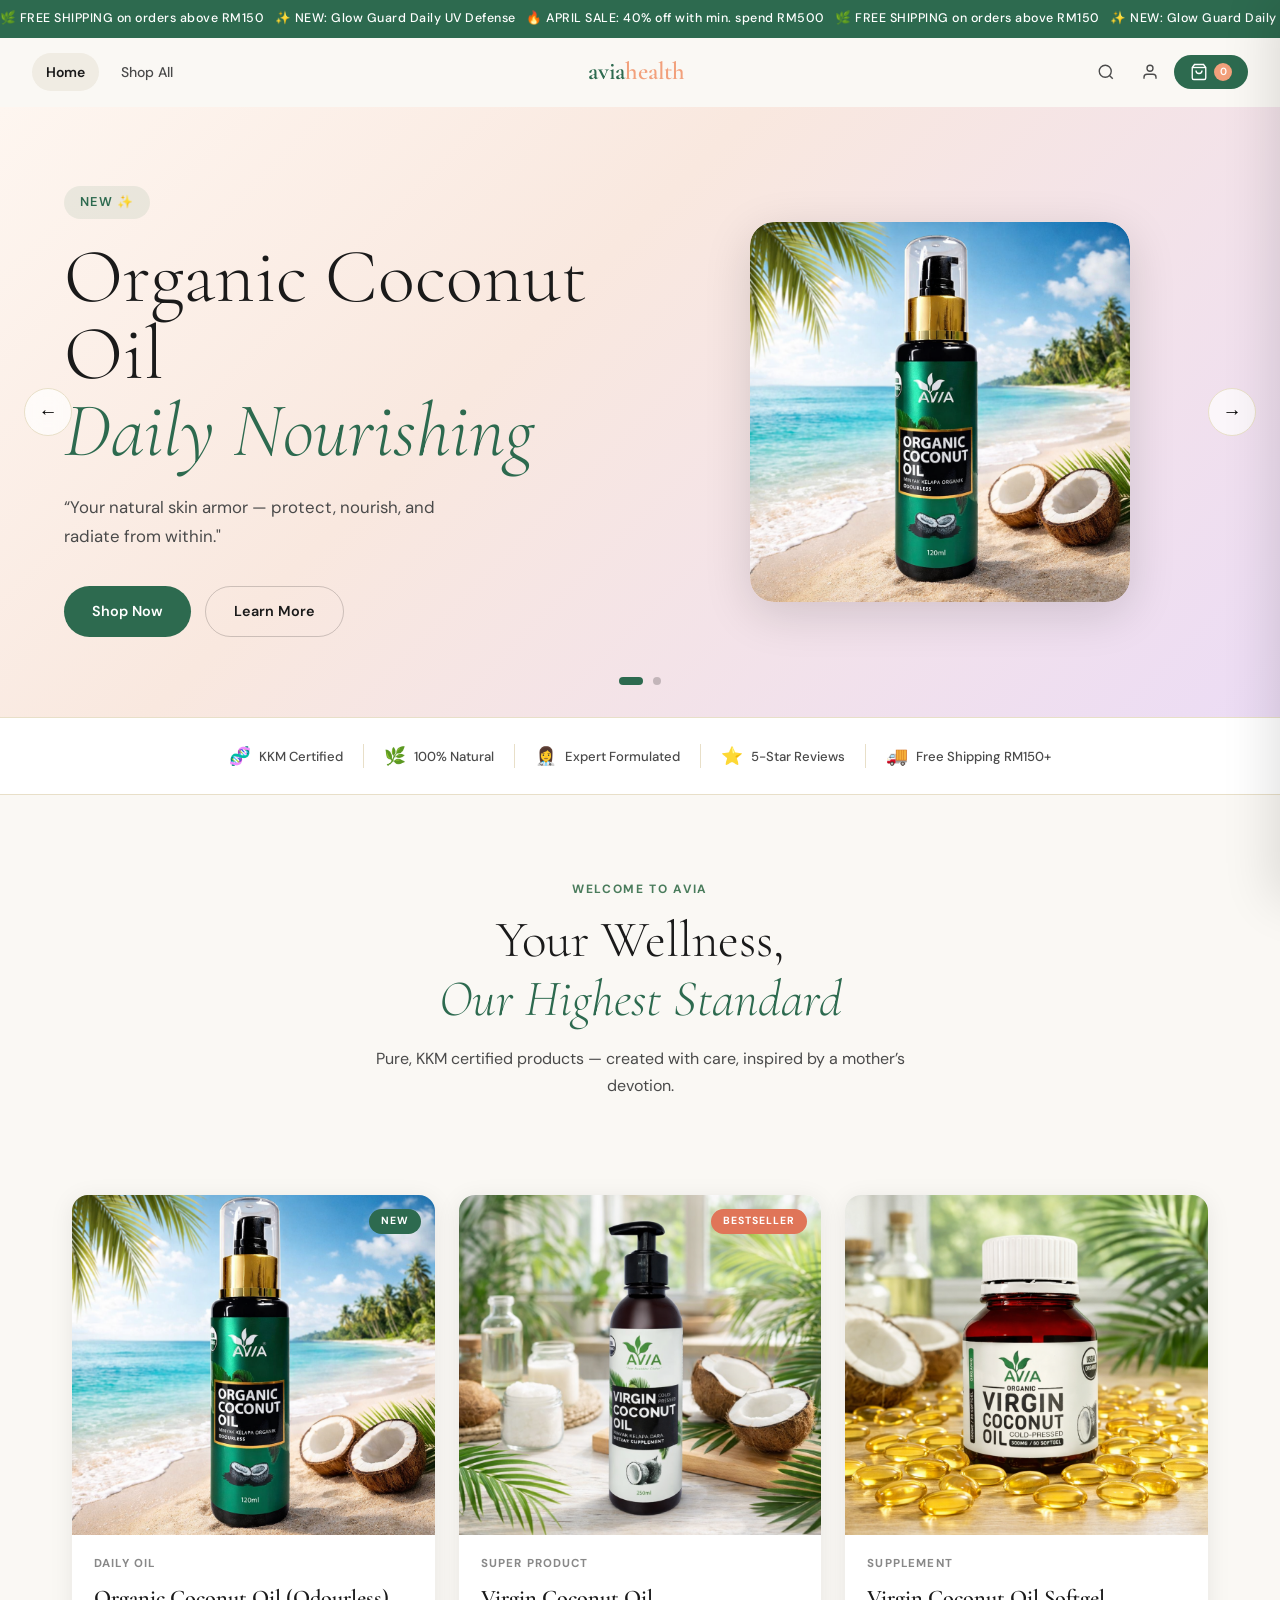
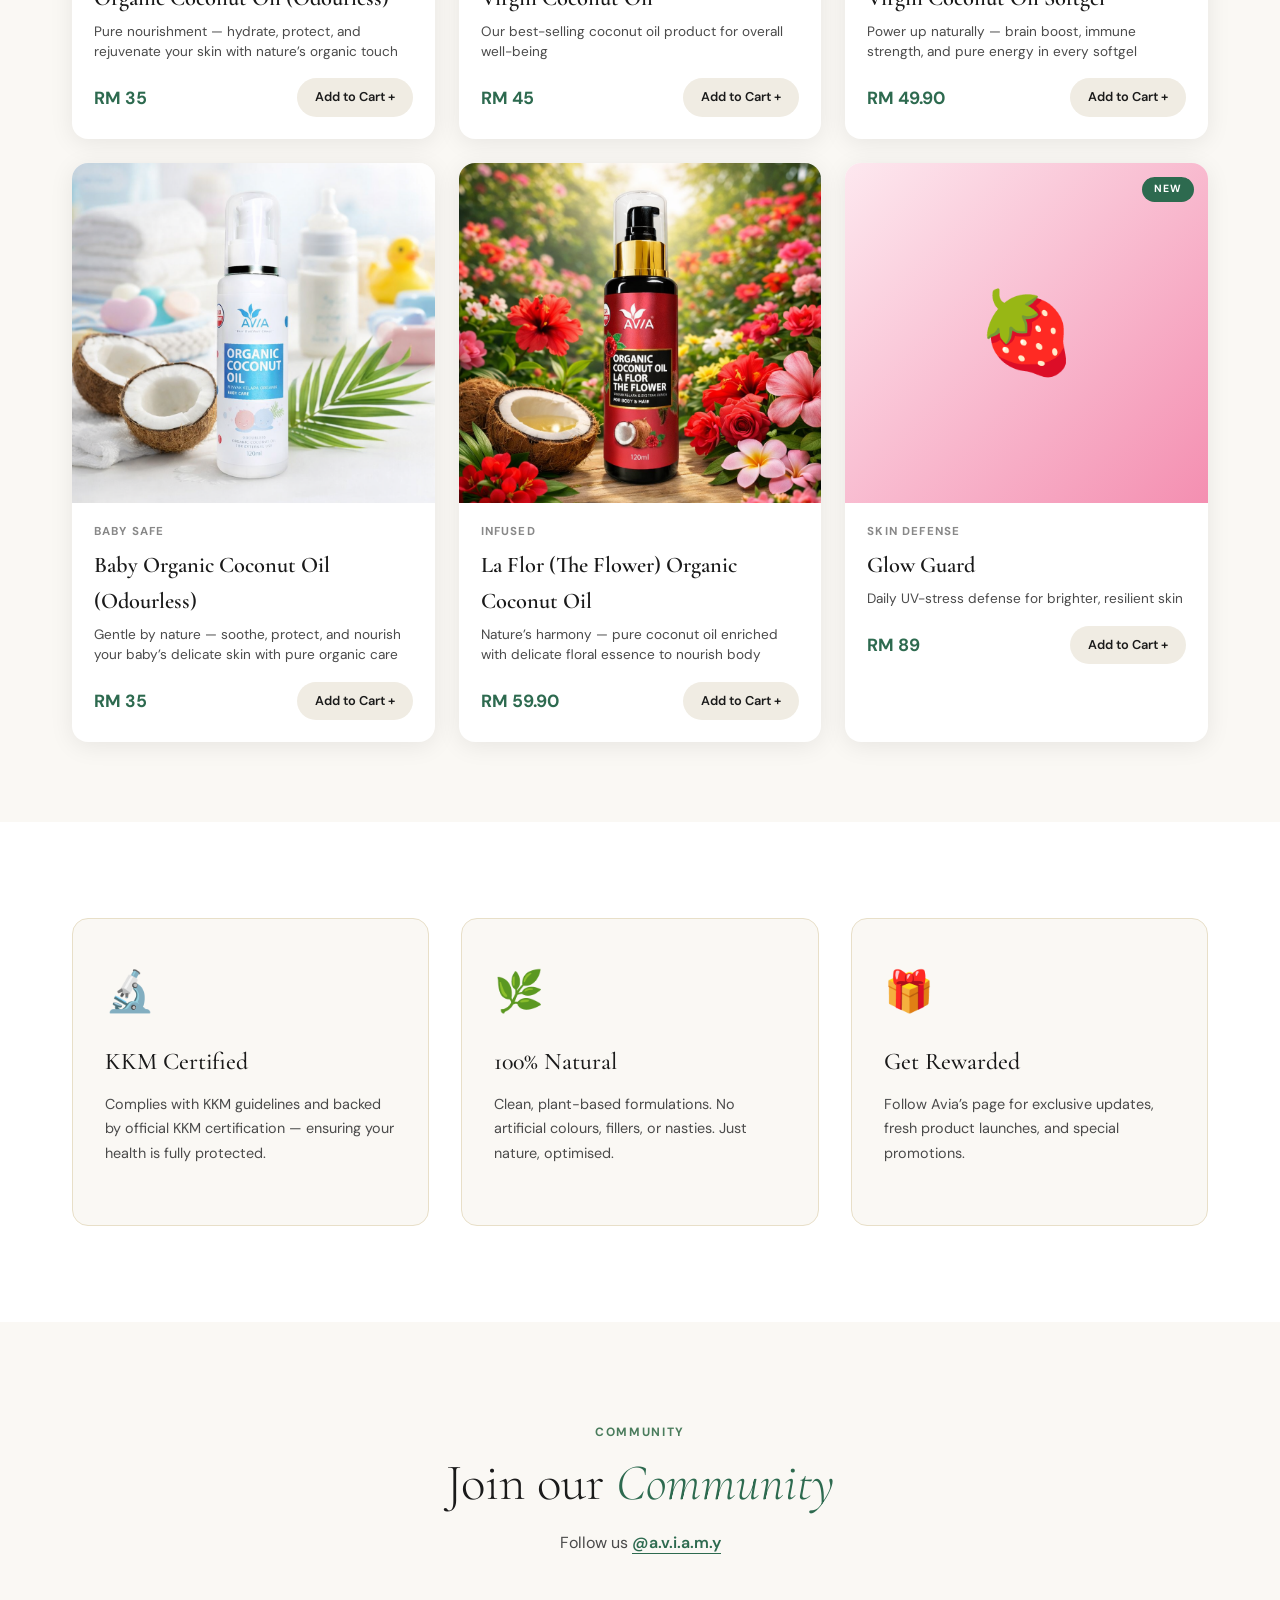
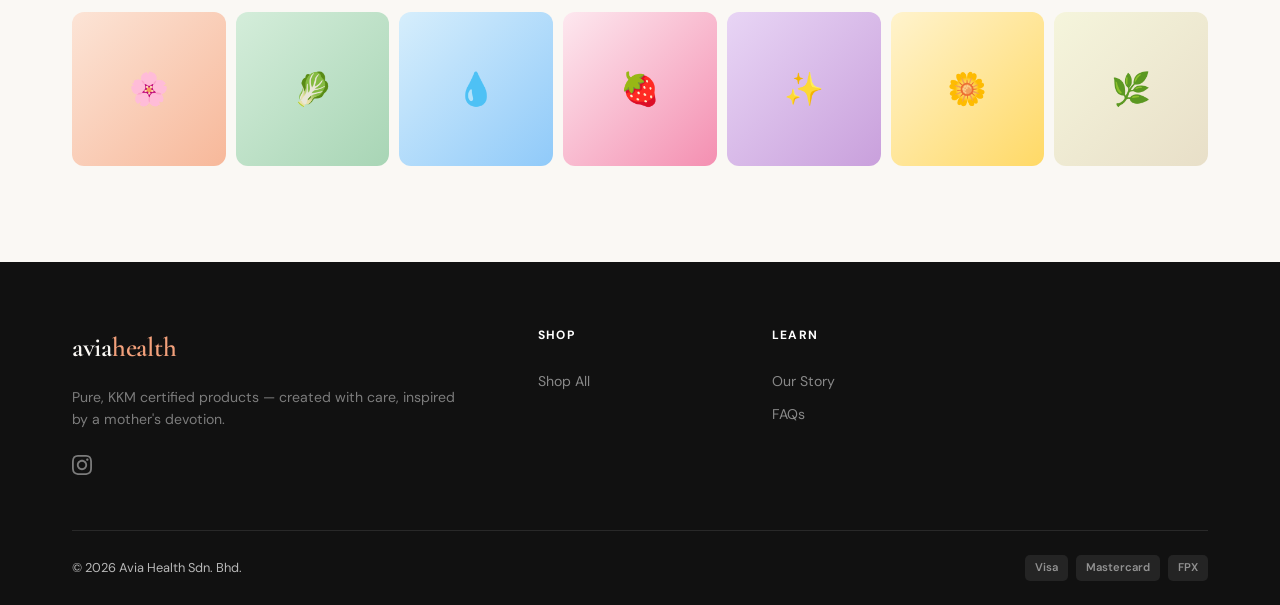
==== commit 53ab51bc: "Add files via upload" ====
--- a/index3.html
+++ b/index3.html
@@ -25,7 +25,6 @@
         <nav class="main-nav">
           <a href="index3.html" class="nav-item active-nav">Home</a>
           <a href="products3.html" class="nav-item">Shop All</a>
-          <a href="#" class="nav-item">Bestsellers</a>
         </nav>
       </div>
 
@@ -54,7 +53,6 @@
   <div class="mobile-menu-inner">
     <div class="mobile-section">
       <a href="products.html">Shop All</a>
-      <a href="#">Bestsellers</a>
     </div>
   </div>
 </div>
@@ -70,7 +68,7 @@
           <div class="hero-bg slide1-bg"></div>
           <div class="hero-content">
             <div class="hero-text">
-              <span class="hero-eyebrow">Best Seller ✨</span>
+              <span class="hero-eyebrow">NEW ✨</span>
               <h1 class="hero-title">Organic Coconut Oil<br><em>Daily Nourishing</em></h1>
               <p class="hero-desc">“Your natural skin armor — protect, nourish, and radiate from within."</p>
               <div class="hero-cta-group">
@@ -79,11 +77,11 @@
               </div>
             </div>
             <div class="hero-visual">
-  <div class="product-card-hero glow">
-    <img src="image/Coconut Oil.png" alt="Organic Coconut Oil" class="hero-product-img" />
-    <div class="product-glow-ring"></div>
-  </div>
-</div>
+            <div class="product-card-hero glow">
+              <img src="image/Coconut Oil.png" alt="Organic Coconut Oil" class="hero-product-img" />
+            <div class="product-glow-ring"></div>
+            </div>
+            </div>
           </div>
         </div>
 
@@ -110,7 +108,6 @@
             </div>
           </div>
         </div>
-
       </div>
 
       <!-- Slide indicators -->
@@ -158,7 +155,7 @@
         <div class="section-header">
           <p class="section-eyebrow">Welcome to Avia</p>
           <h2 class="section-title">Your Wellness,<br><em>Our Highest Standard</em></h2>
-          <p class="section-desc">Pure, KKM certified nutrition — created with care, inspired by a mother’s devotion.</p>
+          <p class="section-desc">Pure, KKM certified products — created with care, inspired by a mother’s devotion.</p>
         </div>
       </div>
     </section>
@@ -170,77 +167,76 @@
 
           <div class="product-card" data-aos>
             <div class="product-card-coconut" style="background: linear-gradient(135deg, #d4edda, #a8d5b5);">
-              <!--<div class="product-card-emoji">🥬</div>-->
               <img src="image/Coconut Oil.png" alt="Super Greens" />
               <div class="product-badge new">NEW</div>
             </div>
             <div class="product-card-body">
               <p class="product-card-cat">Daily Oil</p>
-              <h3 class="product-card-name"><a href="product-detail3.html?id=coconut-oil">Organic Coconut Oil</a></h3>
-              <p class="product-card-tagline">Boosts immunity, nourishes skin</p>
+              <h3 class="product-card-name"><a href="product-detail3.html?id=coconut-oil">Organic Coconut Oil (Odourless)</a></h3>
+              <p class="product-card-tagline">Pure nourishment — hydrate, protect, and rejuvenate your skin with nature’s organic touch</p>
               <div class="product-card-footer">
-                <span class="product-card-price">RM 79</span>
+                <span class="product-card-price">RM 35</span>
                 <a href="#" class="btn-add">Add to Cart +</a>
               </div>
             </div>
           </div>
 
-          <div class="product-card featured" data-aos>
-            <div class="product-card-img" style="background: linear-gradient(135deg, #fce4d6, #f7b89a);">
-              <div class="product-card-emoji">🌸</div>
+          <div class="product-card" data-aos>
+            <div class="product-card-coconut" style="background: linear-gradient(135deg, #fce4d6, #f7b89a);">
+              <img src="image/Virgin Coconut Oil.png" alt="Super Greens" />
               <div class="product-badge bestseller">Bestseller</div>
             </div>
             <div class="product-card-body">
-              <p class="product-card-cat">Hormonal Balance</p>
-              <h3 class="product-card-name">Happy Hormones</h3>
-              <p class="product-card-tagline">Our best-selling inositol supplement for hormonal balance</p>
+              <p class="product-card-cat">Super Product</p>
+              <h3 class="product-card-name"><a href="product-detail3.html?id=virgin-oil">Virgin Coconut Oil</a></h3>
+              <p class="product-card-tagline">Our best-selling coconut oil product for overall well-being</p>
               <div class="product-card-footer">
-                <span class="product-card-price">RM 99</span>
+                <span class="product-card-price">RM 45</span>
                 <a href="#" class="btn-add">Add to Cart +</a>
               </div>
             </div>
           </div>
 
           <div class="product-card" data-aos>
-            <div class="product-card-img" style="background: linear-gradient(135deg, #e8d5f5, #c9a0dc);">
-              <div class="product-card-emoji">⚡</div>
+            <div class="product-card-coconut" style="background: linear-gradient(135deg, #d6eefc, #90caf9);">
+              <img src="image/Coconut Softgel.png" alt="Super Greens" />
             </div>
             <div class="product-card-body">
-              <p class="product-card-cat">Metabolism</p>
-              <h3 class="product-card-name">meta/boost</h3>
-              <p class="product-card-tagline">Metabolism & blood sugar support in 60 minutes</p>
+              <p class="product-card-cat">Supplement</p>
+              <h3 class="product-card-name"><a href="product-detail3.html?id=coconut-softgel">Virgin Coconut Oil Softgel</a></h3>
+              <p class="product-card-tagline">Power up naturally — brain boost, immune strength, and pure energy in every softgel</p>
               <div class="product-card-footer">
-                <span class="product-card-price">RM 89</span>
+                <span class="product-card-price">RM 49.90</span>
                 <a href="#" class="btn-add">Add to Cart +</a>
               </div>
             </div>
           </div>
 
           <div class="product-card" data-aos>
-            <div class="product-card-img" style="background: linear-gradient(135deg, #d6eefc, #90caf9);">
-              <div class="product-card-emoji">💧</div>
+            <div class="product-card-coconut" style="background: linear-gradient(135deg, #e8d5f5, #c9a0dc);">
+              <img src="image/Baby Care Coconut Oil.png" alt="Super Greens" />
             </div>
             <div class="product-card-body">
-              <p class="product-card-cat">Hydration</p>
-              <h3 class="product-card-name">Hydr-Aid</h3>
-              <p class="product-card-tagline">Deep cellular hydration for glowing, energised skin</p>
+              <p class="product-card-cat">Baby Safe</p>
+              <h3 class="product-card-name"><a href="product-detail3.html?id=baby-care">Baby Organic Coconut Oil (Odourless)</a></h3>
+              <p class="product-card-tagline">Gentle by nature — soothe, protect, and nourish your baby’s delicate skin with pure organic care</p>
               <div class="product-card-footer">
-                <span class="product-card-price">RM 79</span>
+                <span class="product-card-price">RM 35</span>
                 <a href="#" class="btn-add">Add to Cart +</a>
               </div>
             </div>
           </div>
 
           <div class="product-card" data-aos>
-            <div class="product-card-img" style="background: linear-gradient(135deg, #fff3cd, #ffd966);">
-              <div class="product-card-emoji">🌼</div>
+            <div class="product-card-coconut" style="background: linear-gradient(135deg, #fff3cd, #ffd966);">
+              <img src="image/Flower Coconut Oil.png" alt="Super Greens" />
             </div>
             <div class="product-card-body">
-              <p class="product-card-cat">Digestive Relief</p>
-              <h3 class="product-card-name">de/bloat</h3>
-              <p class="product-card-tagline">Relief from bloating and indigestion in 60 minutes</p>
+              <p class="product-card-cat">Infused</p>
+              <h3 class="product-card-name"><a href="product-detail3.html?id=flower-coconut">La Flor (The Flower) Organic Coconut Oil</a></h3>
+              <p class="product-card-tagline">Nature’s harmony — pure coconut oil enriched with delicate floral essence to nourish body</p>
               <div class="product-card-footer">
-                <span class="product-card-price">RM 69</span>
+                <span class="product-card-price">RM 59.90</span>
                 <a href="#" class="btn-add">Add to Cart +</a>
               </div>
             </div>
@@ -261,10 +257,6 @@
               </div>
             </div>
           </div>
-
-        </div>
-        <div class="products-cta">
-          <a href="#" class="btn btn-outline-dark">View All Products →</a>
         </div>
       </div>
     </section>
@@ -275,21 +267,18 @@
         <div class="standards-grid">
           <div class="standard-card">
             <div class="standard-icon">🔬</div>
-            <h3>Clinically Backed</h3>
-            <p>Every formula is backed by peer-reviewed research and tested for efficacy by our expert board.</p>
-            <a href="#" class="standard-link">Learn More →</a>
+            <h3>KKM Certified</h3>
+            <p>Complies with KKM guidelines and backed by official KKM certification — ensuring your health is fully protected.</p>
           </div>
           <div class="standard-card">
             <div class="standard-icon">🌿</div>
             <h3>100% Natural</h3>
             <p>Clean, plant-based formulations. No artificial colours, fillers, or nasties. Just nature, optimised.</p>
-            <a href="#" class="standard-link">Learn More →</a>
           </div>
           <div class="standard-card">
             <div class="standard-icon">🎁</div>
             <h3>Get Rewarded</h3>
-            <p>Join Club Bloom and earn points with every purchase, plus access to exclusive events and merch.</p>
-            <a href="#" class="standard-link">Join Now →</a>
+            <p>Follow Avia’s page for exclusive updates, fresh product launches, and special promotions.</p>
           </div>
         </div>
       </div>
@@ -301,7 +290,7 @@
         <div class="section-header">
           <p class="section-eyebrow">Community</p>
           <h2 class="section-title">Join our <em>Community</em></h2>
-          <p class="section-desc">Follow us <a href="#" class="ig-handle">@bloomhealth</a></p>
+          <p class="section-desc">Follow us <a href="#" class="ig-handle">@a.v.i.a.m.y</a></p>
         </div>
         <div class="ig-grid">
           <div class="ig-item" style="background: linear-gradient(135deg,#fce4d6,#f7b89a)"><span>🌸</span></div>
@@ -321,57 +310,32 @@
     <div class="container">
       <div class="footer-top">
         <div class="footer-brand">
-          <a href="#" class="logo footer-logo">bloom<span>health</span></a>
-          <p class="footer-tagline">High quality supplements, made for the modern Asian woman.</p>
+          <a href="#" class="logo footer-logo">avia<span>health</span></a>
+          <p class="footer-tagline">Pure, KKM certified products — created with care, inspired by a mother's devotion.</p>
           <div class="footer-social">
             <a href="#" aria-label="Instagram">
               <svg width="20" height="20" fill="currentColor" viewBox="0 0 24 24"><path d="M12 2.163c3.204 0 3.584.012 4.85.07 3.252.148 4.771 1.691 4.919 4.919.058 1.265.069 1.645.069 4.849 0 3.205-.012 3.584-.069 4.849-.149 3.225-1.664 4.771-4.919 4.919-1.266.058-1.644.07-4.85.07-3.204 0-3.584-.012-4.849-.07-3.26-.149-4.771-1.699-4.919-4.92-.058-1.265-.07-1.644-.07-4.849 0-3.204.013-3.583.07-4.849.149-3.227 1.664-4.771 4.919-4.919 1.266-.057 1.645-.069 4.849-.069zm0-2.163c-3.259 0-3.667.014-4.947.072-4.358.2-6.78 2.618-6.98 6.98-.059 1.281-.073 1.689-.073 4.948 0 3.259.014 3.668.072 4.948.2 4.358 2.618 6.78 6.98 6.98 1.281.058 1.689.072 4.948.072 3.259 0 3.668-.014 4.948-.072 4.354-.2 6.782-2.618 6.979-6.98.059-1.28.073-1.689.073-4.948 0-3.259-.014-3.667-.072-4.947-.196-4.354-2.617-6.78-6.979-6.98-1.281-.059-1.69-.073-4.949-.073zm0 5.838c-3.403 0-6.162 2.759-6.162 6.162s2.759 6.163 6.162 6.163 6.162-2.759 6.162-6.163c0-3.403-2.759-6.162-6.162-6.162zm0 10.162c-2.209 0-4-1.79-4-4 0-2.209 1.791-4 4-4s4 1.791 4 4c0 2.21-1.791 4-4 4zm6.406-11.845c-.796 0-1.441.645-1.441 1.44s.645 1.44 1.441 1.44c.795 0 1.439-.645 1.439-1.44s-.644-1.44-1.439-1.44z"/></svg>
             </a>
-            <a href="#" aria-label="TikTok">
-              <svg width="20" height="20" fill="currentColor" viewBox="0 0 24 24"><path d="M19.59 6.69a4.83 4.83 0 01-3.77-4.25V2h-3.45v13.67a2.89 2.89 0 01-2.88 2.5 2.89 2.89 0 01-2.89-2.89 2.89 2.89 0 012.89-2.89c.28 0 .54.04.79.1V9.01a6.33 6.33 0 00-.79-.05 6.34 6.34 0 00-6.34 6.34 6.34 6.34 0 006.34 6.34 6.34 6.34 0 006.33-6.34V9.02a8.27 8.27 0 004.84 1.55V7.13a4.85 4.85 0 01-1.07-.44z"/></svg>
-            </a>
-            <a href="#" aria-label="Facebook">
-              <svg width="20" height="20" fill="currentColor" viewBox="0 0 24 24"><path d="M24 12.073c0-6.627-5.373-12-12-12s-12 5.373-12 12c0 5.99 4.388 10.954 10.125 11.854v-8.385H7.078v-3.47h3.047V9.43c0-3.007 1.792-4.669 4.533-4.669 1.312 0 2.686.235 2.686.235v2.953H15.83c-1.491 0-1.956.925-1.956 1.874v2.25h3.328l-.532 3.47h-2.796v8.385C19.612 23.027 24 18.062 24 12.073z"/></svg>
-            </a>
           </div>
         </div>
         <div class="footer-links">
           <div class="footer-col">
             <h4>Shop</h4>
-            <a href="#">Powders</a>
-            <a href="#">Functional Remedies</a>
-            <a href="#">Bestsellers</a>
             <a href="#">Shop All</a>
           </div>
           <div class="footer-col">
             <h4>Learn</h4>
             <a href="#">Our Story</a>
-            <a href="#">Clinical Studies</a>
-            <a href="#">Our Experts</a>
             <a href="#">FAQs</a>
-            <a href="#">Reviews</a>
-          </div>
-          <div class="footer-col">
-            <h4>Information</h4>
-            <a href="#">Contact Us</a>
-            <a href="#">Stockists</a>
-            <a href="#">Shipping & Returns</a>
-            <a href="#">Privacy Policy</a>
-            <a href="#">Terms & Conditions</a>
-            <a href="#">Careers</a>
           </div>
         </div>
       </div>
       <div class="footer-bottom">
-        <p>&copy; 2026 Bloom Health Sdn. Bhd.</p>
+        <p>&copy; 2026 Avia Health Sdn. Bhd.</p>
         <div class="payment-icons">
           <span class="payment-badge">Visa</span>
           <span class="payment-badge">Mastercard</span>
           <span class="payment-badge">FPX</span>
-          <span class="payment-badge">TNG</span>
-          <span class="payment-badge">GrabPay</span>
-          <span class="payment-badge">Boost</span>
-          <span class="payment-badge">ShopeePay</span>
         </div>
       </div>
     </div>
@@ -611,18 +575,12 @@
 
   // ── SEARCH ──
 const allProducts = [
-  { name: 'Organic Coconut Oil', cat: 'Daily Oil', price: 79, emoji: '🥥', bg: 'linear-gradient(135deg, #d4edda, #a8d5b5)', badge: 'NEW' },
-  { name: 'Happy Hormones',      cat: 'Hormonal Balance', price: 99, emoji: '🌸', bg: 'linear-gradient(135deg, #fce4d6, #f7b89a)', badge: 'Bestseller' },
-  { name: 'meta/boost',          cat: 'Metabolism', price: 89, emoji: '⚡', bg: 'linear-gradient(135deg, #e8d5f5, #c9a0dc)', badge: '' },
-  { name: 'Hydr-Aid',            cat: 'Hydration', price: 79, emoji: '💧', bg: 'linear-gradient(135deg, #d6eefc, #90caf9)', badge: '' },
-  { name: 'de/bloat',            cat: 'Digestive Relief', price: 69, emoji: '🌼', bg: 'linear-gradient(135deg, #fff3cd, #ffd966)', badge: '' },
-  { name: 'Glow Guard',          cat: 'Skin Defense', price: 89, emoji: '🍓', bg: 'linear-gradient(135deg, #fde8ef, #f48fb1)', badge: 'NEW' },
-  { name: 'Moon Cycle',          cat: 'Hormonal Balance', price: 85, emoji: '🌙', bg: 'linear-gradient(135deg, #fce8f5, #e8a0d5)', badge: '' },
-  { name: 'Vitamin C Glow',      cat: 'Skin Defense', price: 95, emoji: '☀️', bg: 'linear-gradient(135deg, #fff0e0, #ffd0a0)', badge: '' },
-  { name: 'Gut Reset',           cat: 'Digestive Relief', price: 75, emoji: '🌱', bg: 'linear-gradient(135deg, #e0f5e8, #a0d5b0)', badge: '' },
-  { name: 'Electro Boost',       cat: 'Hydration', price: 69, emoji: '🧊', bg: 'linear-gradient(135deg, #e8f4ff, #b0d8f8)', badge: '' },
-  { name: 'Thermo Burn',         cat: 'Metabolism', price: 92, emoji: '🔥', bg: 'linear-gradient(135deg, #f0e8ff, #c8a8f0)', badge: '' },
-  { name: 'Black Seed Oil',      cat: 'Daily Oil', price: 88, emoji: '🫚', bg: 'linear-gradient(135deg, #fffbe0, #f5e090)', badge: 'NEW' },
+  { name: 'Organic Coconut Oil (Odourless)',          cat: 'Daily Oil', price: 35, emoji: '🥥', bg: 'linear-gradient(135deg, #d4edda, #a8d5b5)', badge: 'NEW' },
+  { name: 'Virgin Coconut Oil',                       cat: 'Super Product', price: 45, emoji: '🌸', bg: 'linear-gradient(135deg, #fce4d6, #f7b89a)', badge: 'Bestseller' },
+  { name: 'Virgin Coconut Oil Softgel',               cat: 'Supplement', price: '49.90', emoji: '⚡', bg: 'linear-gradient(135deg, #e8d5f5, #c9a0dc)', badge: '' },
+  { name: 'Baby Organic Coconut Oil (Odourless)',     cat: 'Baby Safe', price: 35, emoji: '💧', bg: 'linear-gradient(135deg, #d6eefc, #90caf9)', badge: '' },
+  { name: 'La Flor (The Flower) Organic Coconut Oil', cat: 'Infused', price: '59.90', emoji: '🌼', bg: 'linear-gradient(135deg, #fff3cd, #ffd966)', badge: '' },
+  { name: 'Glow Guard',                               cat: 'Refreshing', price: 89, emoji: '🍓', bg: 'linear-gradient(135deg, #fde8ef, #f48fb1)', badge: 'NEW' },
 ];
 
 const searchOverlay  = document.getElementById('searchOverlay');
--- a/styles3.css
+++ b/styles3.css
@@ -1412,4 +1412,37 @@
   .detail-image-col { position: static; }
   .detail-purchase { flex-direction: column; }
   .detail-add-btn { width: 100%; }
+}
+
+/* Detail image thumbnails */
+.detail-thumb-strip {
+  display: flex;
+  justify-content: center;
+  gap: 10px;
+  margin-top: 14px;
+}
+.detail-thumb {
+  width: 64px;
+  height: 64px;
+  border-radius: 10px;
+  border: 2px solid var(--sand);
+  background: var(--white);
+  overflow: hidden;
+  cursor: pointer;
+  padding: 0;
+  transition: border-color var(--transition), transform var(--transition);
+}
+.detail-thumb:hover {
+  transform: scale(1.05);
+  border-color: var(--sage-light);
+}
+.detail-thumb.active {
+  border-color: var(--sage-dark);
+  box-shadow: 0 0 0 2px var(--sage-dark);
+}
+.detail-thumb img {
+  width: 100%;
+  height: 100%;
+  object-fit: cover;
+  display: block;
 }
